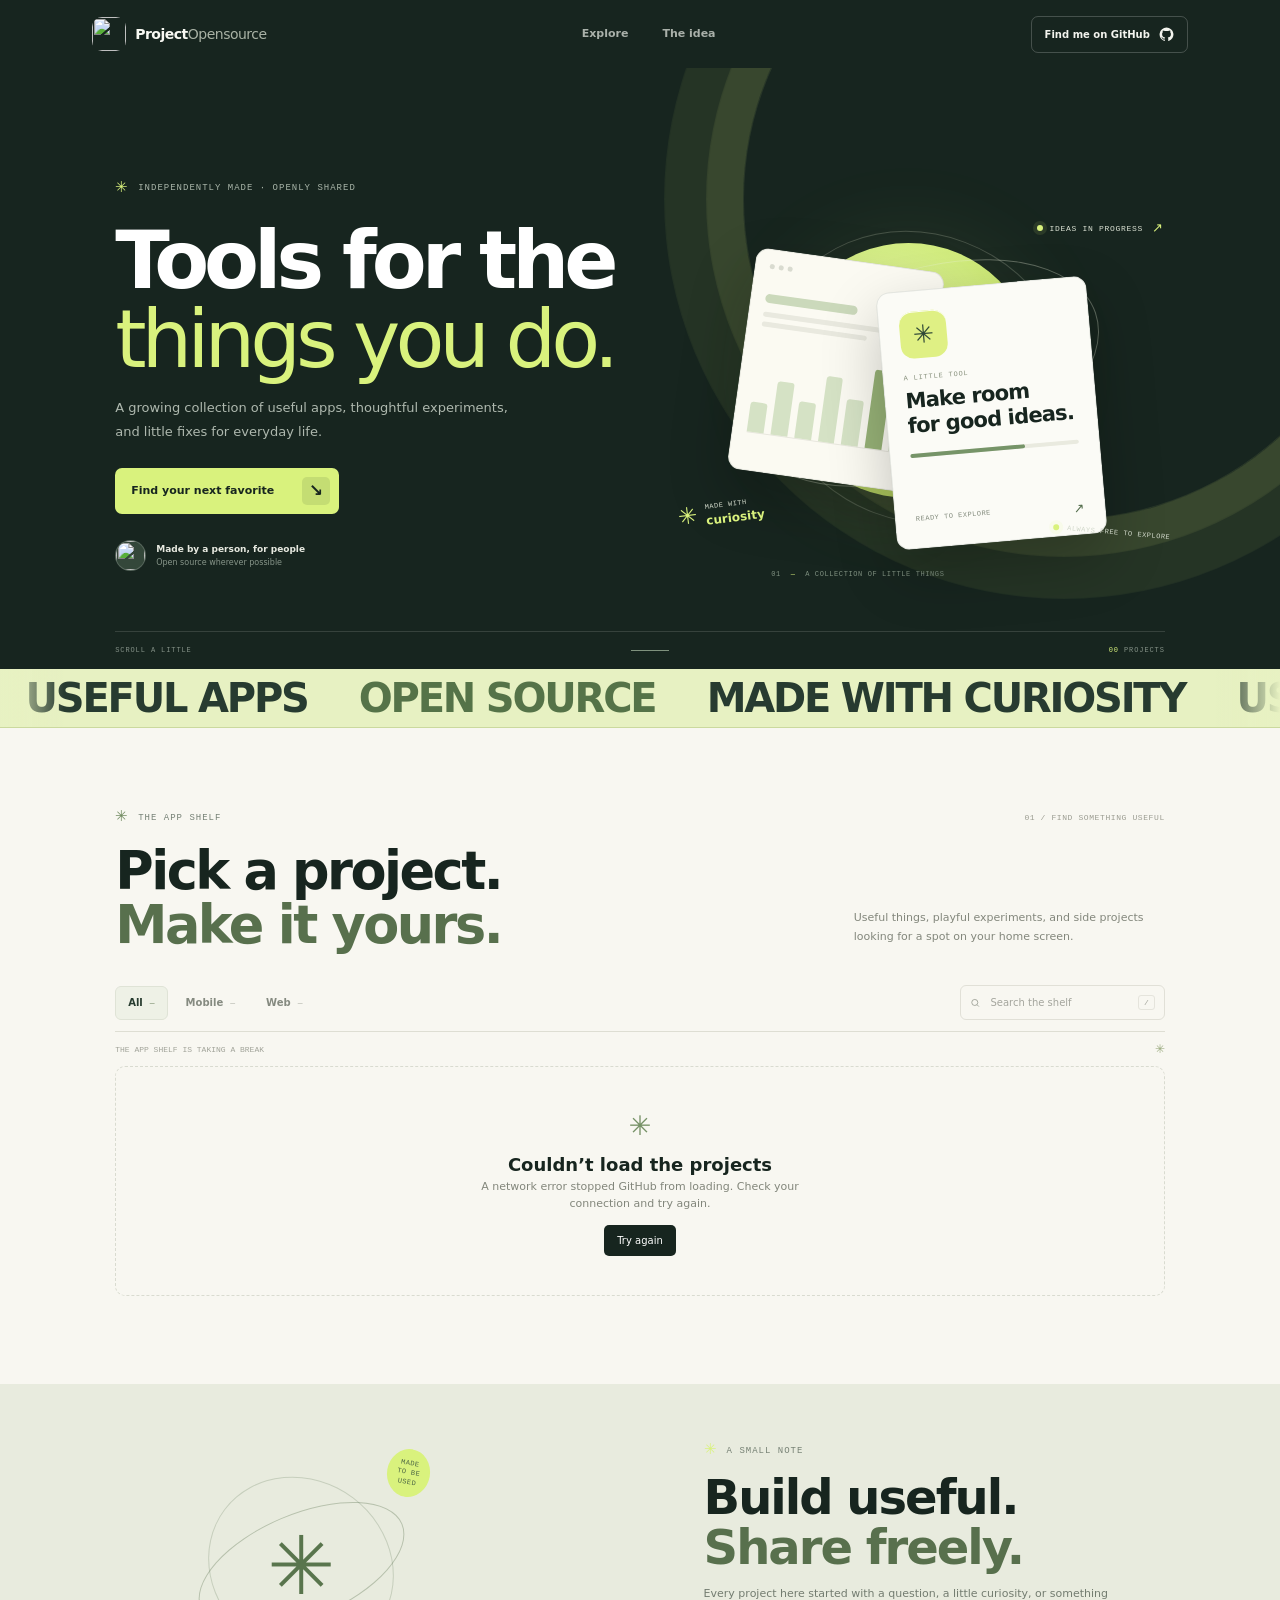
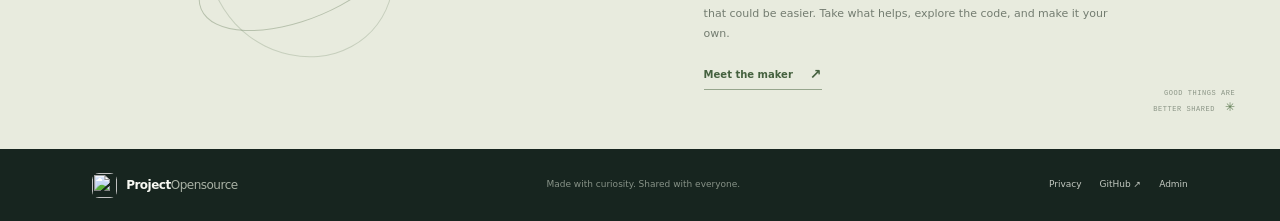
==== index.html @ 00af9a0b "Prevent the mobile hero edge sliver" ====
<!doctype html>
<html lang="en">
  <head>
    <meta charset="utf-8">
    <meta name="viewport" content="width=device-width, initial-scale=1">
    <meta name="theme-color" content="#17251f">
    <meta name="description" content="Small, thoughtful apps for the things you do every day.">
    <meta http-equiv="Content-Security-Policy" content="default-src 'self'; base-uri 'self'; object-src 'none'; form-action 'self'; script-src 'self'; style-src 'self' 'unsafe-inline'; img-src 'self' data: https://github.com https://avatars.githubusercontent.com; connect-src 'self' https://api.github.com https://project-opensource.pages.dev; manifest-src 'self'; upgrade-insecure-requests">
    <title>Project Opensource — Apps for your everyday</title>
    <link rel="icon" type="image/svg+xml" href="icon.svg?v=2">
    <link rel="manifest" href="site.webmanifest?v=2">
    <link rel="stylesheet" href="styles.css?v=14">
  </head>
  <body>
    <a class="skip-link" href="#apps">Skip to apps</a>
    <header class="site-header">
      <div class="header-inner">
        <a class="brand" href="./" aria-label="Project Opensource home"><img class="brand-symbol" src="icon.svg?v=2" alt="" aria-hidden="true"><span class="brand-name">Project<span>Opensource</span></span></a>
        <nav class="main-nav" aria-label="Main navigation">
          <a href="#apps">Explore</a>
          <a href="#about">The idea</a>
        </nav>
        <a class="header-profile" id="header-profile" href="https://github.com/bestboyssd" target="_blank" rel="noreferrer" aria-label="Find me on GitHub" title="Find me on GitHub"><span>Find me on GitHub</span><svg viewBox="0 0 24 24" aria-hidden="true"><path d="M12 .9a11.1 11.1 0 0 0-3.5 21.63c.55.1.76-.24.76-.53v-2.02c-3.1.68-3.76-1.31-3.76-1.31-.5-1.3-1.24-1.65-1.24-1.65-1.02-.7.08-.69.08-.69 1.12.08 1.71 1.15 1.71 1.15 1 1.72 2.62 1.23 3.26.94.1-.73.4-1.23.71-1.52-2.48-.28-5.08-1.24-5.08-5.52 0-1.22.44-2.21 1.15-2.99-.12-.28-.5-1.42.11-2.95 0 0 .94-.3 3.05 1.14a10.6 10.6 0 0 1 5.55 0c2.11-1.44 3.04-1.14 3.04-1.14.61 1.53.23 2.67.12 2.95.71.78 1.14 1.77 1.14 2.99 0 4.29-2.61 5.24-5.1 5.52.4.35.76 1.03.76 2.08V22c0 .3.2.64.77.53A11.1 11.1 0 0 0 12 .9Z"/></svg></a>
      </div>
    </header>

    <main>
      <section class="hero" aria-labelledby="hero-title">
        <div class="hero-grain" aria-hidden="true"></div>
        <div class="hero-copy">
          <div class="eyebrow"><span class="eyebrow-star">✳</span><span>INDEPENDENTLY MADE · OPENLY SHARED</span></div>
          <h1 id="hero-title"><span id="hero-line-one">Tools for the</span><em id="hero-line-two">things you do.</em></h1>
          <p class="hero-description" id="hero-description">A growing collection of useful apps, thoughtful experiments, and little fixes for everyday life.</p>
          <a class="hero-cta" href="#apps"><span>Find your next favorite</span><span class="cta-arrow" aria-hidden="true">↘</span></a>
          <div class="hero-proof"><div class="profile-avatar" id="profile-avatar"><span>✳</span></div><div><strong>Made by a person, for people</strong><span>Open source wherever possible</span></div></div>
        </div>
        <div class="hero-art" aria-hidden="true">
          <div class="art-sun"></div><div class="art-orbit orbit-a"></div><div class="art-orbit orbit-b"></div>
          <div class="art-label label-top"><span class="label-live"></span> IDEAS IN PROGRESS <span>↗</span></div>
          <div class="hero-app-card app-card-back"><span class="mock-window"><i></i><i></i><i></i></span><span class="mock-title"></span><span class="mock-copy"></span><span class="mock-copy short"></span><span class="mock-chart"><i></i><i></i><i></i><i></i><i></i><i></i><i></i></span></div>
          <div class="hero-app-card app-card-front"><div class="mock-app-icon"><span>✳</span></div><div class="mock-chip">A LITTLE TOOL</div><strong>Make room<br>for good ideas.</strong><div class="mock-progress"><span></span></div><div class="mock-card-foot"><span>READY TO EXPLORE</span><span>↗</span></div></div>
          <div class="floating-note note-left"><span>✳</span><div>MADE WITH<br><b>curiosity</b></div></div>
          <div class="floating-note note-right"><span class="note-dot"></span> ALWAYS FREE TO EXPLORE</div>
          <div class="art-index">01 <span>—</span> A COLLECTION OF LITTLE THINGS</div>
        </div>
        <div class="hero-edge"><span>SCROLL A LITTLE</span><span class="edge-rule"></span><span><b class="hero-total">00</b> PROJECTS</span></div>
      </section>

      <div class="ticker" role="group" aria-label="Useful apps, open source, made with curiosity">
        <div class="ticker-window">
          <div class="ticker-track" aria-hidden="true">
            <div class="ticker-group"><span class="ticker-item">USEFUL APPS</span><span class="ticker-item ticker-highlight">OPEN SOURCE</span><span class="ticker-item">MADE WITH CURIOSITY</span></div>
            <div class="ticker-group"><span class="ticker-item">USEFUL APPS</span><span class="ticker-item ticker-highlight">OPEN SOURCE</span><span class="ticker-item">MADE WITH CURIOSITY</span></div>
          </div>
        </div>
      </div>

      <section class="apps-section" id="apps" aria-labelledby="apps-title">
        <div class="section-topline"><div class="eyebrow dark-eyebrow"><span class="eyebrow-star">✳</span><span>THE APP SHELF</span></div><span class="section-index">01 / FIND SOMETHING USEFUL</span></div>
        <div class="section-heading"><div><h2 id="apps-title">Pick a project.<br><em>Make it yours.</em></h2></div><p>Useful things, playful experiments, and side projects looking for a spot on your home screen.</p></div>
        <div class="collection-tools">
          <div class="filter-tabs" role="group" aria-label="Filter projects by type">
            <button class="filter-tab selected" type="button" data-filter="all" aria-pressed="true">All <span class="tab-count" data-count="all">—</span></button>
            <button class="filter-tab" type="button" data-filter="mobile" aria-pressed="false">Mobile <span class="tab-count" data-count="mobile">—</span></button>
            <button class="filter-tab" type="button" data-filter="web" aria-pressed="false">Web <span class="tab-count" data-count="web">—</span></button>
          </div>
          <label class="search-box"><svg viewBox="0 0 24 24" aria-hidden="true"><circle cx="10.8" cy="10.8" r="6.8"></circle><path d="m16 16 4.1 4.1"></path></svg><input id="search-input" type="search" placeholder="Search the shelf" aria-label="Search projects"><kbd>/</kbd></label>
        </div>
        <div class="results-line"><span id="results-note" aria-live="polite">Loading the app shelf…</span><span class="results-decoration" aria-hidden="true">✳</span></div>
        <div class="project-grid" id="project-grid" aria-live="polite" aria-busy="true"></div>
        <div class="empty-state" id="empty-state" hidden><span class="empty-spark">✳</span><h3 id="empty-title">A moment, please</h3><p id="empty-message">Fetching the latest projects.</p><button id="retry-button" class="retry-button" type="button" hidden>Try again</button></div>
        <div class="load-more-wrap" id="load-more-wrap" hidden><button class="load-more" id="load-more" type="button">Show more <span aria-hidden="true">↓</span></button></div>
      </section>

      <section class="about-section" id="about">
        <div class="about-graphic" aria-hidden="true"><div class="about-ring ring-one"></div><div class="about-ring ring-two"></div><span class="about-cross">✳</span><span class="about-small">MADE<br>TO BE<br>USED</span></div>
        <div class="about-copy"><div class="eyebrow"><span class="eyebrow-star">✳</span><span>A SMALL NOTE</span></div><h2>Build useful.<br><em>Share freely.</em></h2><p>Every project here started with a question, a little curiosity, or something that could be easier. Take what helps, explore the code, and make it your own.</p><a id="about-profile" class="about-link" href="https://github.com/bestboyssd" target="_blank" rel="noreferrer">Meet the maker <span aria-hidden="true">↗</span></a></div>
        <div class="about-side-note">GOOD THINGS ARE<br>BETTER SHARED <span>✳</span></div>
      </section>
    </main>

    <footer class="site-footer"><a class="brand footer-brand" href="./"><img class="brand-symbol" src="icon.svg?v=2" alt="" aria-hidden="true"><span class="brand-name">Project<span>Opensource</span></span></a><span class="footer-note">Made with curiosity. Shared with everyone.</span><div class="footer-links"><a href="privacy.html">Privacy</a><a href="https://github.com/bestboyssd" id="footer-profile" target="_blank" rel="noreferrer">GitHub ↗</a><a href="https://project-opensource.pages.dev/admin-login.html">Admin</a></div></footer>
    <noscript><p class="noscript">This collection needs JavaScript to load projects from GitHub. Please enable it and refresh.</p></noscript>
    <script src="config.js?v=4"></script>
    <script src="app.js?v=11"></script>
  </body>
</html>
---- styles.css ----
:root {
  color-scheme: light;
  --ink: #17251f;
  --ink-soft: #26352d;
  --paper: #f8f7f1;
  --paper-bright: #fffefa;
  --paper-shadow: #efeee6;
  --muted: #7c837a;
  --line: #e7e5dc;
  --lime: #d9f27d;
  --green: #517462;
  --display: ui-sans-serif, system-ui, -apple-system, BlinkMacSystemFont, "Segoe UI", sans-serif;
  --body: ui-sans-serif, system-ui, -apple-system, BlinkMacSystemFont, "Segoe UI", sans-serif;
  --mono: ui-monospace, SFMono-Regular, Menlo, Consolas, monospace;
}
* { box-sizing: border-box; }
.skip-link { position: fixed; z-index: 20; top: 8px; left: 8px; padding: 10px 14px; border-radius: 6px; background: var(--lime); color: var(--ink); font-weight: 700; transform: translateY(-160%); }
.skip-link:focus { transform: translateY(0); }
html { scroll-behavior: smooth; scroll-padding-top: 74px; }
body { margin: 0; color: var(--ink); background: var(--paper); font: 15px/1.5 var(--body); -webkit-font-smoothing: antialiased; }
a { color: inherit; text-decoration: none; }
button,input { font: inherit; }
button,a { -webkit-tap-highlight-color: transparent; }
.site-header { height: 68px; background: var(--ink); color: white; position: relative; z-index: 5; }
.header-inner { height: 100%; max-width: 1440px; margin: auto; padding: 0 7.2%; display: flex; align-items: center; justify-content: space-between; }
.brand { display: inline-flex; align-items: center; gap: 9px; }
.brand-symbol { width:34px; height:34px; display:block; flex:0 0 auto; object-fit:contain; border-radius:10px; }

.brand-name { font: 700 14px var(--display); letter-spacing: -.5px; color: #f8f9f3; }
.brand-name span { color: #a9b2a5; font-weight: 400; }
.main-nav { display: flex; gap: 34px; height: 100%; align-items: center; }
.main-nav a { position: relative; color: #aab1aa; font-size: 11px; font-weight: 600; transition: color .2s; }
.main-nav a:hover { color: white; }
.header-profile { display: flex; align-items: center; gap: 9px; padding: 10px 13px; border: 1px solid rgba(255,255,255,.2); border-radius: 7px; color: #f3f4ee; font-size: 10px; font-weight: 600; transition: background .2s,border-color .2s; }
.header-profile:hover { background: rgba(255,255,255,.08); border-color: rgba(255,255,255,.4); }
.header-profile svg { width: 15px; height: 15px; fill: currentColor; }
.hero { min-height: 600px; padding: 70px 9% 42px; max-width: 1600px; margin: auto; display: grid; grid-template-columns: 1.05fr .95fr; align-items: center; position: relative; overflow: hidden; background: var(--ink); color: white; }
body { background: var(--ink); }
main { background: var(--paper); }
.hero::before { content: ""; position: absolute; width: 640px; height: 640px; right: -105px; top: -190px; border: 1px solid rgba(221,243,133,.09); border-radius: 50%; box-shadow: 0 0 0 36px rgba(221,243,133,.018),0 0 0 37px rgba(221,243,133,.08),0 0 0 78px rgba(221,243,133,.014),0 0 0 79px rgba(221,243,133,.055); pointer-events: none; }
.hero-grain { position: absolute; inset: 0; opacity: .11; pointer-events: none; background-image: radial-gradient(rgba(255,255,255,.55) .55px, transparent .55px); background-size: 6px 6px; mask-image: linear-gradient(90deg,transparent,#000 86%); }
.hero-copy { position: relative; z-index: 1; padding-bottom: 12px; }
.eyebrow { display: flex; align-items: center; gap: 9px; font: 500 9px var(--mono); letter-spacing: 1px; color: #a9b5a9; }
.eyebrow-star { color: var(--lime); font-size: 15px; line-height: 1; }
.hero h1 { margin: 25px 0 17px; max-width: 600px; font: 600 clamp(46px,6.25vw,83px)/.99 var(--display); letter-spacing: -5px; }
.hero h1 em { display: block; color: var(--lime); font-style: normal; font-weight: 500; }
.hero-description { max-width: 402px; margin: 0; color: #aeb8ae; font-size: 13px; line-height: 1.8; }
.hero-cta { display: inline-flex; align-items: center; justify-content: space-between; gap: 28px; min-height: 46px; margin-top: 25px; padding: 0 9px 0 16px; border-radius: 7px; background: var(--lime); color: var(--ink); font-weight: 700; font-size: 11px; transition: transform .2s,background .2s; }
.hero-cta:hover { transform: translateY(-2px); background: #e5f9a3; }
.cta-arrow { width: 28px; height: 28px; display: grid; place-items: center; border-radius: 5px; background: rgba(23,37,31,.1); font-size: 17px; }
.hero-proof { margin-top: 26px; display: flex; align-items: center; gap: 10px; }
.profile-avatar { width: 31px; height: 31px; flex: 0 0 31px; display: grid; place-items: center; border: 1px solid rgba(255,255,255,.17); border-radius: 50%; background: #34473a; color: var(--lime); overflow: hidden; font-size: 15px; }
.profile-avatar img { width: 100%; height: 100%; object-fit: cover; }
.hero-proof div:last-child { display: flex; flex-direction: column; line-height: 1.4; gap: 2px; }
.hero-proof strong { color: #e7e9e0; font-size: 9px; font-weight: 600; }
.hero-proof div:last-child span { color: #879589; font-size: 8px; }
.hero-art { height: 410px; max-width: 520px; width: 100%; justify-self: end; position: relative; }
.art-sun { position: absolute; width: 255px; height: 255px; top: 66px; left: 115px; border-radius: 50%; background: radial-gradient(circle at 40% 37%,#edffac,#c7e56c 68%,#aac557); box-shadow: 0 0 100px rgba(215,243,123,.09); }
.art-orbit { position: absolute; z-index: 1; left: 69px; top: 94px; width: 371px; height: 204px; border: 1px solid rgba(237,243,221,.32); border-radius: 50%; transform: rotate(-19deg); }
.orbit-b { left: 96px; top: 58px; width: 315px; height: 285px; transform: rotate(31deg); border-color: rgba(237,243,221,.2); }
.art-label { position: absolute; top: 43px; right: 1px; z-index: 3; display: flex; align-items: center; gap: 7px; color: #dce2d4; font: 8px var(--mono); letter-spacing: .7px; }
.art-label > span:last-child { color: var(--lime); font-size: 13px; margin-left: 2px; }
.label-live,.note-dot { width: 6px; height: 6px; border-radius: 50%; background: var(--lime); box-shadow: 0 0 0 4px rgba(217,242,125,.1); }
.hero-app-card { position: absolute; border: 1px solid rgba(25,40,30,.1); border-radius: 13px; box-shadow: 0 24px 60px rgba(0,0,0,.23); }
.app-card-back { z-index: 1; width: 190px; height: 223px; top: 82px; left: 75px; padding: 14px; background: #fbfaf2; transform: rotate(8deg); }
.mock-window { display: flex; gap: 4px; }.mock-window i { width: 5px; height: 5px; border-radius: 50%; background: #d9dbd0; }
.mock-title { display: block; width: 58%; height: 9px; margin-top: 25px; border-radius: 5px; background: #cbd9bb; }
.mock-copy { display: block; width: 90%; height: 5px; margin-top: 9px; border-radius: 5px; background: #e9e9df; }.mock-copy.short { width: 66%; margin-top: 5px; }
.mock-chart { height: 84px; display: flex; align-items: end; justify-content: space-around; gap: 7px; margin-top: 23px; border-bottom: 1px solid #e8e7de; }.mock-chart i { flex: 1; background: #d5e2c5; border-radius: 3px 3px 0 0; }.mock-chart i:nth-child(1){height:36%}.mock-chart i:nth-child(2){height:65%}.mock-chart i:nth-child(3){height:45%}.mock-chart i:nth-child(4){height:80%}.mock-chart i:nth-child(5){height:56%}.mock-chart i:nth-child(6){height:95%;background:#97b277}.mock-chart i:nth-child(7){height:70%}
.app-card-front { z-index: 2; top: 107px; left: 220px; width: 211px; height: 258px; padding: 20px; background: #fbfbf6; color: var(--ink); transform: rotate(-5deg); }
.mock-app-icon { width: 47px; height: 47px; display: grid; place-items: center; border-radius: 13px; background: #dff084; color: #304937; font-size: 25px; box-shadow: inset 0 1px rgba(255,255,255,.9); }
.mock-chip { margin-top: 15px; color: #88917d; font: 7px var(--mono); letter-spacing: .8px; }
.app-card-front strong { display: block; margin-top: 7px; font: 600 21px/1.18 var(--display); letter-spacing: -.8px; }
.mock-progress { height: 4px; margin-top: 15px; border-radius: 4px; background: #e9eadf; }.mock-progress span { display: block; width: 68%; height: 100%; border-radius: inherit; background: #769468; }
.mock-card-foot { position: absolute; left: 20px; right: 20px; bottom: 17px; display: flex; justify-content: space-between; color: #828a7c; font: 7px var(--mono); letter-spacing: .5px; }.mock-card-foot span:last-child { color: #526c4b; font-size: 13px; }
.floating-note { position: absolute; z-index: 3; display: flex; align-items: center; color: #d1d8ca; font: 7px var(--mono); letter-spacing: .5px; }.note-left { left: 12px; bottom: 60px; gap: 8px; transform: rotate(-7deg); }.note-left > span { color: var(--lime); font-size: 23px; }.note-left b { display: inline-block; padding-top: 3px; color: var(--lime); font: 600 12px var(--display); letter-spacing: 0; }.note-right { right: -6px; bottom: 51px; gap: 8px; transform: rotate(5deg); }
.art-index { position: absolute; bottom: 9px; left: 105px; color: #7f9080; font: 7px var(--mono); letter-spacing: .6px; }.art-index span { color: var(--lime); padding: 0 5px; }
.hero-edge { position: absolute; bottom: 0; left: 9%; right: 9%; height: 37px; display: flex; align-items: center; justify-content: space-between; border-top: 1px solid rgba(236,241,230,.14); color: #849187; font: 7px var(--mono); letter-spacing: .9px; }
.hero-edge b { color: var(--lime); font-weight: 500; }.edge-rule { width: 38px; height: 1px; background: #7f917d; }
.ticker { overflow: hidden; background: var(--lime); color: #324534; white-space: nowrap; }
.ticker-track { width: max-content; min-height: 39px; display: flex; align-items: center; gap: 24px; padding: 0 17px; animation: ticker-scroll 28s linear infinite; font: 8px var(--mono); letter-spacing: 1px; }
.ticker-track i { font-style: normal; font-size: 13px; }
@keyframes ticker-scroll { to { transform: translateX(-33.333%); } }
.apps-section { max-width: 1440px; min-height: 600px; margin: auto; padding: 82px 9% 88px; background: var(--paper); }
.section-topline { display: flex; align-items: center; justify-content: space-between; }
.dark-eyebrow { color: #758075; }.dark-eyebrow .eyebrow-star { color: #718b61; }.section-index { color: #9b9c91; font: 8px var(--mono); letter-spacing: .6px; }
.section-heading { display: flex; align-items: end; justify-content: space-between; gap: 40px; margin-top: 19px; }
.section-heading h2 { margin: 0; font: 600 clamp(34px,4.1vw,53px)/1.03 var(--display); letter-spacing: -2.5px; }
.section-heading h2 em { color: #58704d; font-style: normal; }
.section-heading p { max-width: 310px; margin: 0 1px 5px 0; color: #83877c; font-size: 11px; line-height: 1.8; }
.collection-tools { display: flex; align-items: center; justify-content: space-between; gap: 18px; margin-top: 33px; padding-bottom: 11px; border-bottom: 1px solid #deded3; }
.filter-tabs { display: flex; gap: 5px; overflow-x: auto; scrollbar-width: none; }.filter-tabs::-webkit-scrollbar { display: none; }
.filter-tab { display: flex; align-items: center; gap: 7px; min-height: 34px; padding: 0 12px; border: 1px solid transparent; border-radius: 6px; background: transparent; color: #858a80; cursor: pointer; white-space: nowrap; font-size: 10px; font-weight: 600; transition: .18s ease; }
.filter-tab:hover { color: var(--ink); background: #efeee7; }.filter-tab.selected { color: #273c2f; border-color: #dfe3d6; background: #eef1e6; }
.tab-count { color: #a4a79d; font: 8px var(--mono); }.filter-tab.selected .tab-count { color: #617752; }
.search-box { width: 205px; height: 35px; padding: 0 9px; display: flex; align-items: center; gap: 8px; border: 1px solid #e1e0d7; border-radius: 6px; color: #93978d; transition: border .2s,box-shadow .2s; }
.search-box:focus-within { border-color: #9dac8d; box-shadow: 0 0 0 3px rgba(81,116,98,.08); }
.search-box svg { width: 14px; height: 14px; fill: none; stroke: currentColor; stroke-width: 1.8; }.search-box input { min-width: 0; width: 100%; outline: 0; border: 0; color: var(--ink); background: transparent; font-size: 10px; }.search-box input::placeholder { color: #a4a59d; }.search-box kbd { padding: 2px 5px; border: 1px solid #e5e4dc; border-radius: 3px; color: #9fa198; font: 8px var(--mono); }
.results-line { min-height: 34px; display: flex; justify-content: space-between; align-items: center; color: #a1a399; font: 8px var(--mono); }.results-decoration { color: #9cac81; font-size: 12px; }
.project-grid { display: grid; grid-template-columns: repeat(3,minmax(0,1fr)); gap: 16px; }
.project-card { --hue: 92; overflow: hidden; min-width: 0; min-height: 336px; display: flex; flex-direction: column; border: 1px solid #e5e4da; border-radius: 10px; background: var(--paper-bright); opacity: 1; animation: card-rise .38s ease both; animation-delay: var(--card-delay,0ms); transition: transform .22s ease,box-shadow .22s ease,border-color .22s ease; }
@keyframes card-rise { from { opacity: 0; } to { opacity: 1; } }
.project-card:hover { transform: translateY(-5px); border-color: #d7ddcf; box-shadow: 0 15px 32px rgba(32,48,35,.09); }
.project-cover { height: 128px; position: relative; overflow: hidden; background: linear-gradient(135deg,hsl(var(--hue) 46% 85%),hsl(calc(var(--hue) + 36) 47% 72%)); }
.project-cover::before { content: ""; position: absolute; width: 155px; height: 155px; top: -83px; right: -21px; border: 1px solid rgba(255,255,255,.52); border-radius: 50%; box-shadow: 0 0 0 18px rgba(255,255,255,.1),0 0 0 42px rgba(255,255,255,.09); }
.project-cover::after { content: ""; position: absolute; inset: 0; opacity: .13; background-image: radial-gradient(rgba(36,45,33,.6) .55px,transparent .55px); background-size: 6px 6px; mask-image: linear-gradient(140deg,#000,transparent 78%); }
.cover-type { position: absolute; left: 13px; top: 13px; z-index: 1; padding: 5px 7px; border: 1px solid rgba(255,255,255,.44); border-radius: 4px; color: #364532; background: rgba(255,255,255,.38); backdrop-filter: blur(7px); font: 7px var(--mono); letter-spacing: .6px; text-transform: uppercase; }
.cover-icon { position: absolute; z-index: 1; left: 19px; bottom: 8px; width: 73px; height: 73px; display: grid; place-items: center; border: 4px solid rgba(255,255,255,.74); border-radius: 22px; color: #273d30; background: rgba(255,255,255,.75); box-shadow: 0 5px 15px rgba(40,54,36,.11); font: 600 29px var(--display); text-transform: uppercase; transform: rotate(-5deg); }
.cover-icon::after { content: "✳"; position: absolute; right: -10px; top: -11px; color: #526d49; font: 14px var(--body); transform: rotate(15deg); }
.cover-orbit { position: absolute; width: 130px; height: 66px; right: 37px; bottom: 24px; border: 1px solid rgba(255,255,255,.63); border-radius: 50%; transform: rotate(-24deg); }
.cover-spark { position: absolute; z-index: 1; right: 45px; bottom: 25px; color: rgba(255,255,255,.83); font-size: 24px; }
.card-star { position: absolute; z-index: 2; top: 13px; right: 13px; display: flex; align-items: center; gap: 5px; color: #405440; font: 9px var(--mono); }.card-star svg { width: 12px; height: 12px; fill: rgba(255,255,255,.36); stroke: currentColor; stroke-width: 1.4; }
.project-body { padding: 20px 16px 0; display: flex; flex: 1; flex-direction: column; }
.project-card h3 { overflow: hidden; margin: 0; color: #1f2e25; text-overflow: ellipsis; white-space: nowrap; text-transform: capitalize; font: 600 18px/1.25 var(--display); letter-spacing: -.45px; }
.project-description { display: -webkit-box; min-height: 38px; overflow: hidden; margin: 7px 0 0; color: #81867c; font-size: 10px; line-height: 1.75; -webkit-line-clamp: 2; -webkit-box-orient: vertical; }
.tag-list { min-height: 25px; display: flex; flex-wrap: wrap; gap: 5px; margin-top: 11px; }.project-tag { padding: 4px 7px; border: 1px solid #ecebe3; border-radius: 4px; color: #777d72; background: #f7f6f0; font: 7px var(--mono); }.project-tag.primary-tag { border-color: #e1e8d6; color: #58724c; background: #f0f3e9; }
.card-footer { min-height: 53px; display: flex; align-items: center; justify-content: space-between; gap: 9px; margin-top: auto; border-top: 1px solid #eeede6; }
.repo-action { width: 29px; height: 29px; display: grid; flex: 0 0 29px; place-items: center; border: 1px solid #e8e8df; border-radius: 5px; color: #677166; transition: .18s; }.repo-action:hover { color: var(--ink); background: #f1f1e9; }.repo-action svg { width: 14px; height: 14px; fill: currentColor; }
.card-ctas { display: flex; align-items: center; gap: 6px; }.download-action,.website-action { min-height: 30px; display: inline-flex; align-items: center; justify-content: center; gap: 6px; padding: 0 10px; border-radius: 5px; color: #f7f8ef; background: var(--ink); font-size: 9px; font-weight: 700; transition: background .18s,transform .18s; }.download-action:hover,.website-action:hover { background: #385540; transform: translateY(-1px); }.download-action svg,.website-action svg { width: 12px; height: 12px; fill: none; stroke: currentColor; stroke-width: 1.7; stroke-linecap: round; stroke-linejoin: round; }.website-action { color: #3b5440; border: 1px solid #dfe5d8; background: #f0f3e9; }.website-action:hover { color: white; }.download-action.downloading { opacity: .7; pointer-events: none; }
.updated-date { color: #aaa99e; font: 7px var(--mono); white-space: nowrap; }
.empty-state { min-height: 230px; display: flex; flex-direction: column; align-items: center; justify-content: center; padding: 25px; border: 1px dashed #d9dbd0; border-radius: 10px; text-align: center; }.empty-state[hidden],.load-more-wrap[hidden] { display: none; }.empty-spark { color: #769166; font-size: 27px; }.empty-state h3 { margin: 8px 0 4px; font: 600 18px var(--display); }.empty-state p { max-width: 350px; margin: 0; color: #82867b; font-size: 11px; }.retry-button { margin-top: 13px; padding: 8px 13px; border: 0; border-radius: 5px; background: var(--ink); color: white; cursor: pointer; font-size: 10px; }.load-more-wrap { display: flex; justify-content: center; padding-top: 27px; }.load-more { min-height: 39px; padding: 0 17px; border: 1px solid #dfe0d7; border-radius: 6px; background: transparent; color: #586256; cursor: pointer; font-size: 10px; font-weight: 600; }.load-more:hover { background: #eff1e8; }
.about-section { min-height: 365px; position: relative; display: flex; align-items: center; justify-content: space-between; gap: 45px; overflow: hidden; padding: 55px 13%; background: #e8ebde; }
.about-graphic { width: 270px; height: 250px; flex: 0 0 270px; position: relative; display: grid; place-items: center; }
.about-ring { position: absolute; border: 1px solid rgba(88,112,77,.34); border-radius: 50%; transform: rotate(-23deg); }.ring-one { width: 219px; height: 105px; }.ring-two { width: 192px; height: 174px; transform: rotate(37deg); border-color: rgba(88,112,77,.23); }
.about-cross { position: absolute; color: #59754d; font-size: 81px; }.about-small { position: absolute; top: 7px; right: 6px; padding: 10px; border-radius: 50%; background: var(--lime); color: #4c6644; text-align: center; font: 7px/1.35 var(--mono); letter-spacing: .4px; transform: rotate(10deg); }
.about-copy { position: relative; z-index: 1; max-width: 490px; }.about-copy .eyebrow { color: #768174; }.about-copy h2 { margin: 15px 0 12px; font: 600 clamp(34px,4vw,48px)/1.03 var(--display); letter-spacing: -2px; }.about-copy h2 em { color: #58704d; font-style: normal; }.about-copy p { max-width: 410px; margin: 0 0 18px; color: #737c70; font-size: 11px; line-height: 1.8; }.about-link { display: inline-flex; align-items: center; gap: 17px; padding-bottom: 4px; border-bottom: 1px solid #97a68d; color: #45613f; font-size: 10px; font-weight: 700; }.about-link span { font-size: 14px; }.about-side-note { position: absolute; right: 3.5%; bottom: 31px; color: #8b9586; text-align: right; font: 7px/1.6 var(--mono); letter-spacing: .55px; }.about-side-note span { color: #66815a; font-size: 12px; margin-left: 5px; }
.site-footer { min-height: 72px; display: flex; align-items: center; justify-content: space-between; gap: 15px; padding: 14px 7.2%; background: var(--ink); color: white; }.footer-brand .brand-symbol { width:25px; height:25px; border-radius:7px; }.footer-brand .brand-name { font-size: 12px; }.footer-note { color: #879287; font-size: 9px; }.footer-links { display: flex; gap: 18px; color: #c3c9c1; font-size: 9px; }.footer-links a:hover { color: var(--lime); }
.noscript { position: fixed; z-index: 10; right: 0; bottom: 0; left: 0; padding: 13px; margin: 0; background: #fff0cf; color: #55492e; text-align: center; font-size: 12px; }
@media (min-width: 1450px) { .hero { min-height: 660px; }.hero-art { transform: scale(1.12); transform-origin: center right; }.project-grid { grid-template-columns: repeat(3,minmax(0,1fr)); } }
@media (max-width: 1000px) { .hero { padding-left: 6%; padding-right: 6%; }.hero h1 { letter-spacing: -3.5px; }.hero-art { transform: scale(.87); transform-origin: center right; margin-left: -25px; }.hero-edge { left: 6%; right: 6%; }.apps-section { padding-left: 6%; padding-right: 6%; }.project-grid { grid-template-columns: repeat(2,minmax(0,1fr)); }.about-section { padding-left: 8%; padding-right: 8%; gap: 25px; }.about-graphic { transform: scale(.88); flex-basis: 238px; margin-left: -12px; } }
@media (max-width: 680px) {
  html { scroll-padding-top: 61px; }.site-header { height: 61px; }.header-inner { padding: 0 17px; }.brand-symbol { width: 27px; height: 27px; }.brand-name { font-size: 13px; }.main-nav { display: flex; align-items: center; gap: 11px; }.main-nav a { min-height: 44px; display: inline-flex; align-items: center; font-size: 9px; }.header-profile { width: 36px; height: 36px; justify-content: center; padding: 0; gap: 0; }.header-profile span { display: none; }.header-profile svg { width: 15px; }
  .hero { display: flex; flex-direction: column; align-items: stretch; min-height: 0; padding: 45px 21px 16px; }.hero::before { width: 390px; height: 390px; right: -190px; top: 217px; box-shadow: 0 0 0 22px rgba(221,243,133,.018),0 0 0 23px rgba(221,243,133,.08),0 0 0 48px rgba(221,243,133,.014),0 0 0 49px rgba(221,243,133,.055); }.hero h1 { margin: 20px 0 12px; font-size: clamp(45px,12vw,62px); letter-spacing: -3px; line-height: .99; }.hero-description { max-width: 360px; font-size: 11px; line-height: 1.75; }.hero-cta { min-height: 43px; margin-top: 19px; padding-left: 13px; gap: 22px; font-size: 10px; }.cta-arrow { width: 26px; height: 26px; }.hero-proof { margin-top: 18px; }.hero-proof strong { font-size: 8px; }.hero-proof div:last-child span { font-size: 7px; }
  .hero-art { height: 270px; width: 100%; max-width: 390px; flex: 0 0 270px; margin: 5px auto 0; transform: scale(.77); transform-origin: center top; }.art-sun { left: 65px; top: 47px; width: 235px; height: 235px; }.art-orbit { left: 17px; top: 76px; width: 350px; height: 190px; }.orbit-b { left: 40px; top: 44px; width: 300px; height: 270px; }.art-label { right: 4px; top: 28px; font-size: 7px; }.app-card-back { left: 28px; top: 42px; }.app-card-front { left: 171px; top: 66px; }.note-left { left: 1px; bottom: 30px; }.note-right { right: 0; bottom: 27px; font-size: 6px; }.art-index { bottom: 1px; left: 87px; font-size: 6px; }.hero-edge { position: relative; left: auto; right: auto; bottom: auto; min-height: 35px; flex: 0 0 35px; font-size: 6px; }.edge-rule { width: 24px; }.ticker-track { min-height: 34px; gap: 17px; font-size: 7px; }.ticker-track i { font-size: 11px; }
  .apps-section { min-height: 0; padding: 55px 18px 62px; }.section-topline { align-items: center; }.section-index { font-size: 6px; letter-spacing: .25px; }.eyebrow { font-size: 8px; }.section-heading { display: block; margin-top: 14px; }.section-heading h2 { font-size: 39px; letter-spacing: -2px; }.section-heading p { max-width: 330px; margin-top: 10px; font-size: 10px; }.collection-tools { display: flex; flex-direction: column-reverse; align-items: stretch; gap: 8px; margin-top: 21px; padding-bottom: 7px; }.search-box { width: 100%; min-height: 44px; padding: 0 10px; }.search-box input { font-size: 10px; }.filter-tabs { width: calc(100% + 36px); margin: 0 -18px; padding: 0 13px; gap: 2px; }.filter-tab { min-height: 40px; padding: 0 9px; gap: 5px; font-size: 9px; }.tab-count { font-size: 7px; }.results-line { min-height: 29px; font-size: 7px; }.project-grid { grid-template-columns: minmax(0,1fr); gap: 12px; }.project-card { min-height: 320px; border-radius: 9px; }.project-cover { height: 123px; }.cover-icon { width: 69px; height: 69px; border-radius: 20px; }.project-body { padding: 18px 14px 0; }.project-card h3 { font-size: 17px; }.project-description { min-height: 35px; margin-top: 6px; font-size: 10px; }.tag-list { margin-top: 9px; }.card-footer { min-height: 54px; }.card-ctas { gap: 5px; }.download-action,.website-action { min-height: 40px; padding: 0 9px; font-size: 9px; }.repo-action { width: 40px; height: 40px; }.updated-date { font-size: 6px; }.load-more-wrap { padding-top: 20px; }
  .about-section { min-height: 480px; display: flex; flex-direction: column-reverse; align-items: stretch; justify-content: flex-end; gap: 0; padding: 45px 23px 56px; }.about-copy { max-width: 380px; }.about-copy h2 { margin-top: 12px; font-size: 39px; letter-spacing: -1.8px; }.about-copy p { max-width: 340px; margin-bottom: 16px; font-size: 10px; }.about-graphic { position: absolute; right: -13px; bottom: 18px; width: 205px; height: 190px; transform: scale(.75); transform-origin: bottom right; }.about-side-note { right: auto; left: 22px; bottom: 32px; font-size: 6px; }.site-footer { min-height: 65px; padding: 12px 16px; gap: 9px; }.footer-brand .brand-symbol { width: 22px; height: 22px; }.footer-brand .brand-name { font-size: 10px; }.footer-note { display: none; }.footer-links { gap: 13px; font-size: 8px; }
}
@media (max-width: 365px) { .header-inner { padding: 0 13px; }.hero { padding-left: 17px; padding-right: 17px; }.hero h1 { font-size: 43px; }.hero-art { width: 125%; margin-left: -12%; transform: scale(.7); transform-origin: center top; margin-bottom: -40px; }.hero-edge { font-size: 5px; }.apps-section { padding-left: 15px; padding-right: 15px; }.filter-tabs { width: calc(100% + 30px); margin-left: -15px; margin-right: -15px; padding: 0 9px; }.filter-tab { padding: 0 7px; }.about-section { padding-left: 18px; padding-right: 18px; }.footer-links { gap: 9px; } }
@media (prefers-reduced-motion: reduce) { *,*::before,*::after { scroll-behavior: auto !important; animation-duration: .01ms !important; animation-iteration-count: 1 !important; transition-duration: .01ms !important; } }

@media (max-width:680px) {
  .hero-art { height:280px; flex-basis:280px; transform:scale(.82); transform-origin:center top; }
  .app-card-back { left:14px; }
  .app-card-front { left:147px; }
  .hero-art .art-label,.hero-art .floating-note,.hero-art .art-index { display:none; }
}
@media (max-width:365px) {
  .header-inner { gap:6px; padding:0 13px; }
  .brand { min-width:0; gap:6px; }
  .brand-name { font-size:11px; letter-spacing:-.4px; white-space:nowrap; }
  .main-nav { gap:0; margin-left:auto; }
  .main-nav a { font-size:8px; }
  .main-nav a:nth-child(2) { display:none; }
  .header-profile { width:32px; height:32px; flex:0 0 32px; margin-left:6px; }
  .hero h1 { font-size:clamp(35px,11.5vw,39px); letter-spacing:-2.2px; }
  .hero-art { width:100%; height:325px; flex:0 0 325px; margin:5px auto 0; transform:none; }
  .app-card-back { display:none; }
  .app-card-front { left:50%; top:45px; transform:translateX(-50%) rotate(-3deg); }
  .art-sun { left:25px; }
  .art-orbit { left:-18px; width:320px; }
  .orbit-b { left:6px; width:290px; }
}

/* Lime marquee with a high-contrast, phone-first type treatment */
.ticker { min-height:58px; overflow:hidden; border-top:1px solid var(--ink); border-bottom:1px solid #cbd99e; background:#e7f1c2; color:#273b30; }
.ticker-window { position:relative; min-width:0; overflow:hidden; }
.ticker-window::before,.ticker-window::after { position:absolute; z-index:1; top:0; bottom:0; width:clamp(16px,5vw,64px); content:""; pointer-events:none; }
.ticker-window::before { left:0; background:linear-gradient(90deg,#e7f1c2,transparent); }
.ticker-window::after { right:0; background:linear-gradient(270deg,#e7f1c2,transparent); }
.ticker-track { display:flex; width:max-content; min-height:58px; gap:0; padding:0; animation:ticker-scroll 31s linear infinite; will-change:transform; }
.ticker-group { --phrase-gap:clamp(22px,4vw,54px); display:flex; flex:0 0 auto; align-items:center; gap:var(--phrase-gap); padding:0 calc(var(--phrase-gap)/2); }
.ticker-item { color:#273b30; font:900 clamp(24px,5.6vw,40px)/.95 var(--display); letter-spacing:-.055em; white-space:nowrap; }
.ticker-highlight { color:#557348; }
.ticker-window:hover .ticker-track { animation-play-state:paused; }
@keyframes ticker-scroll { to { transform:translateX(-50%); } }
@media (max-width:680px) {
  .ticker { min-height:52px; }
  .ticker-track { min-height:52px; animation-duration:24s; }
  .ticker-group { --phrase-gap:clamp(20px,6vw,32px); gap:var(--phrase-gap); padding:0 calc(var(--phrase-gap)/2); }
  .ticker-item { font-size:clamp(23px,7vw,32px); letter-spacing:-.055em; }
}
@media (prefers-reduced-motion:reduce) {
  .ticker-track { width:100%; min-height:inherit; justify-content:center; animation:none; transform:none; }
  .ticker-group { flex:0 0 auto; flex-wrap:nowrap; justify-content:center; gap:clamp(16px,4vw,36px); padding:0 16px; }
  .ticker-group + .ticker-group { display:none; }
}

/* Prevent a thin slice of the ticker from peeking below the hero in short desktop windows. */
@media (min-width:681px) and (max-height:786px) {
  .hero { min-height:calc(100vh - 126px); }
  @supports (height:100svh) {
    .hero { min-height:calc(100svh - 126px); }
  }
}
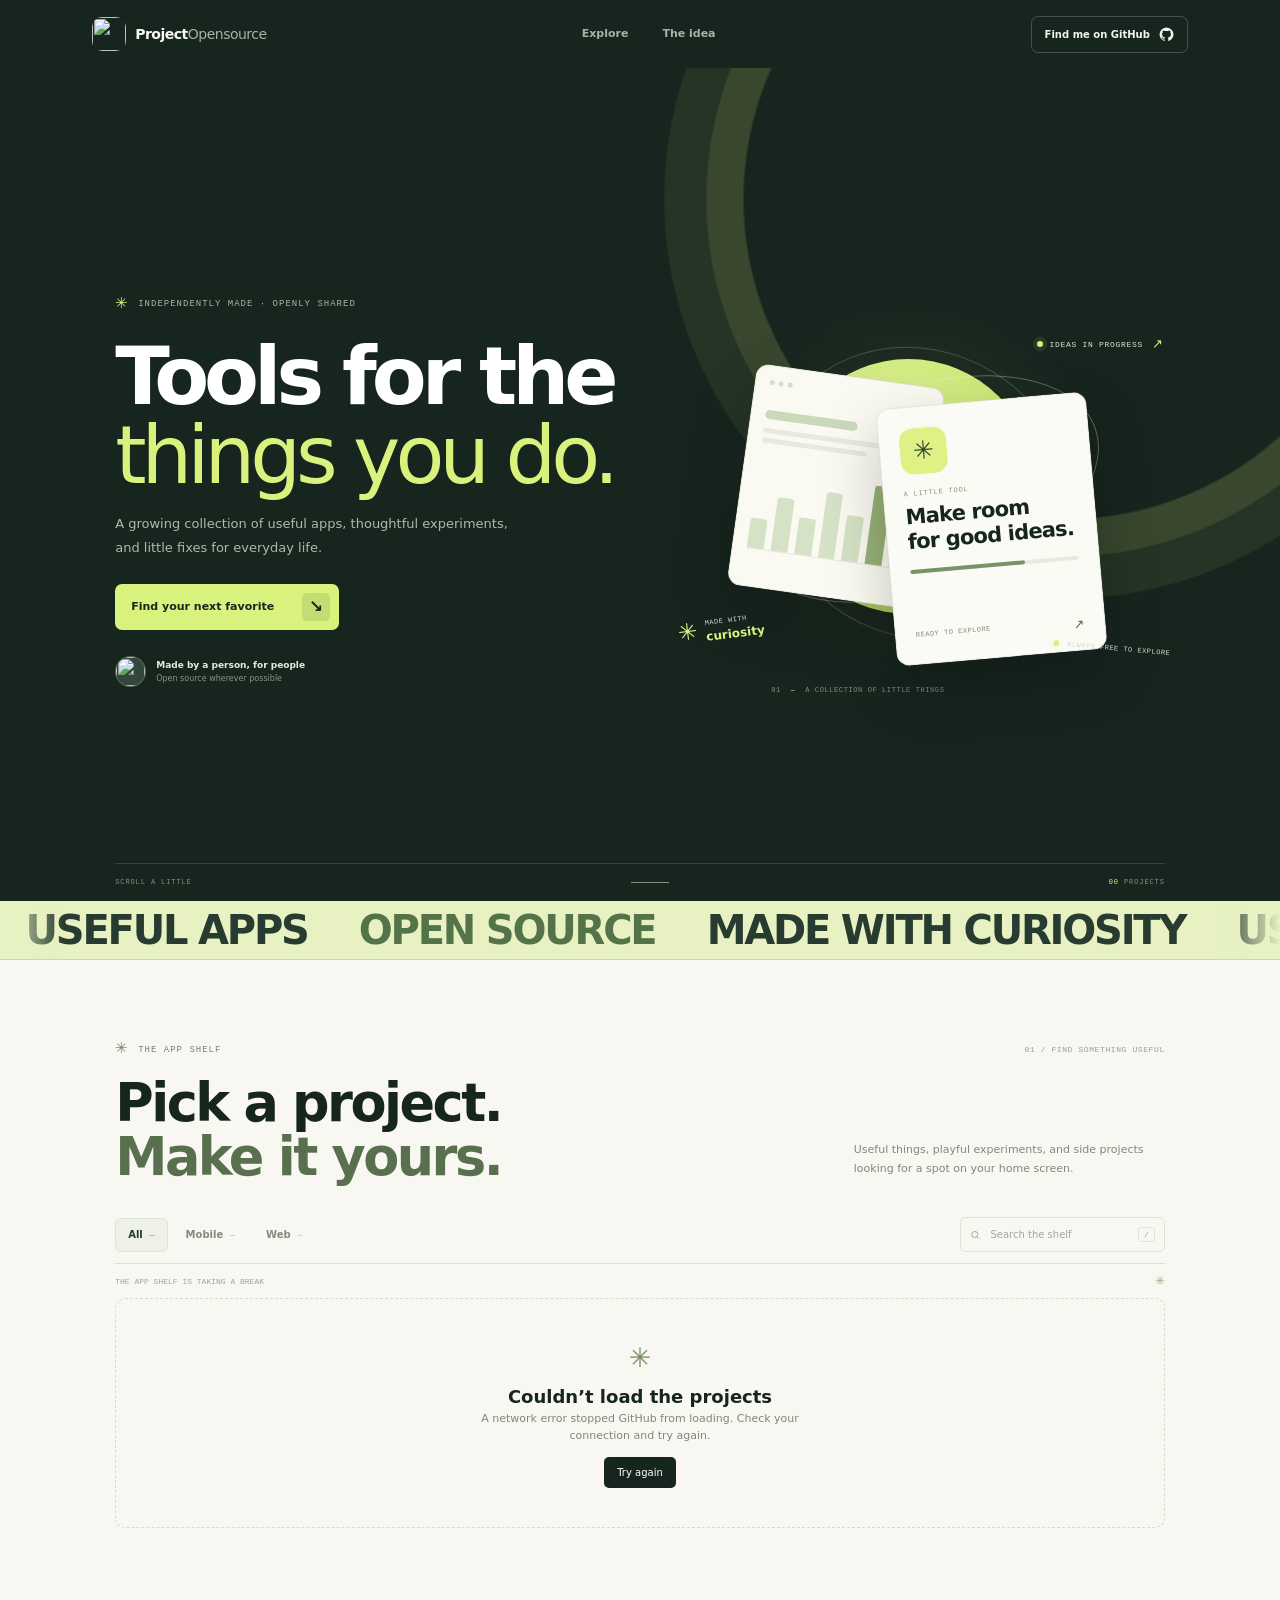
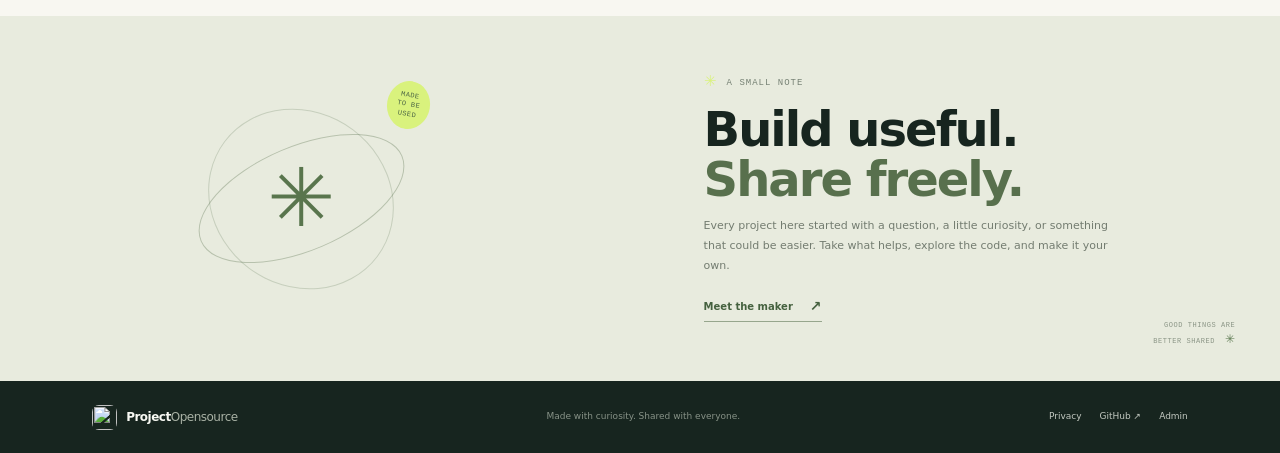
==== commit 3fac98b8: "Keep marquee below the first screen" ====
--- a/index.html
+++ b/index.html
@@ -9,7 +9,7 @@
     <title>Project Opensource — Apps for your everyday</title>
     <link rel="icon" type="image/svg+xml" href="icon.svg?v=2">
     <link rel="manifest" href="site.webmanifest?v=2">
-    <link rel="stylesheet" href="styles.css?v=14">
+    <link rel="stylesheet" href="styles.css?v=15">
   </head>
   <body>
     <a class="skip-link" href="#apps">Skip to apps</a>
--- a/styles.css
+++ b/styles.css
@@ -130,7 +130,7 @@
 @media (max-width: 1000px) { .hero { padding-left: 6%; padding-right: 6%; }.hero h1 { letter-spacing: -3.5px; }.hero-art { transform: scale(.87); transform-origin: center right; margin-left: -25px; }.hero-edge { left: 6%; right: 6%; }.apps-section { padding-left: 6%; padding-right: 6%; }.project-grid { grid-template-columns: repeat(2,minmax(0,1fr)); }.about-section { padding-left: 8%; padding-right: 8%; gap: 25px; }.about-graphic { transform: scale(.88); flex-basis: 238px; margin-left: -12px; } }
 @media (max-width: 680px) {
   html { scroll-padding-top: 61px; }.site-header { height: 61px; }.header-inner { padding: 0 17px; }.brand-symbol { width: 27px; height: 27px; }.brand-name { font-size: 13px; }.main-nav { display: flex; align-items: center; gap: 11px; }.main-nav a { min-height: 44px; display: inline-flex; align-items: center; font-size: 9px; }.header-profile { width: 36px; height: 36px; justify-content: center; padding: 0; gap: 0; }.header-profile span { display: none; }.header-profile svg { width: 15px; }
-  .hero { display: flex; flex-direction: column; align-items: stretch; min-height: 0; padding: 45px 21px 16px; }.hero::before { width: 390px; height: 390px; right: -190px; top: 217px; box-shadow: 0 0 0 22px rgba(221,243,133,.018),0 0 0 23px rgba(221,243,133,.08),0 0 0 48px rgba(221,243,133,.014),0 0 0 49px rgba(221,243,133,.055); }.hero h1 { margin: 20px 0 12px; font-size: clamp(45px,12vw,62px); letter-spacing: -3px; line-height: .99; }.hero-description { max-width: 360px; font-size: 11px; line-height: 1.75; }.hero-cta { min-height: 43px; margin-top: 19px; padding-left: 13px; gap: 22px; font-size: 10px; }.cta-arrow { width: 26px; height: 26px; }.hero-proof { margin-top: 18px; }.hero-proof strong { font-size: 8px; }.hero-proof div:last-child span { font-size: 7px; }
+  .hero { display: flex; flex-direction: column; align-items: stretch; min-height: calc(100vh - 61px); padding: 45px 21px 16px; }.hero::before { width: 390px; height: 390px; right: -190px; top: 217px; box-shadow: 0 0 0 22px rgba(221,243,133,.018),0 0 0 23px rgba(221,243,133,.08),0 0 0 48px rgba(221,243,133,.014),0 0 0 49px rgba(221,243,133,.055); }.hero h1 { margin: 20px 0 12px; font-size: clamp(45px,12vw,62px); letter-spacing: -3px; line-height: .99; }.hero-description { max-width: 360px; font-size: 11px; line-height: 1.75; }.hero-cta { min-height: 43px; margin-top: 19px; padding-left: 13px; gap: 22px; font-size: 10px; }.cta-arrow { width: 26px; height: 26px; }.hero-proof { margin-top: 18px; }.hero-proof strong { font-size: 8px; }.hero-proof div:last-child span { font-size: 7px; }
   .hero-art { height: 270px; width: 100%; max-width: 390px; flex: 0 0 270px; margin: 5px auto 0; transform: scale(.77); transform-origin: center top; }.art-sun { left: 65px; top: 47px; width: 235px; height: 235px; }.art-orbit { left: 17px; top: 76px; width: 350px; height: 190px; }.orbit-b { left: 40px; top: 44px; width: 300px; height: 270px; }.art-label { right: 4px; top: 28px; font-size: 7px; }.app-card-back { left: 28px; top: 42px; }.app-card-front { left: 171px; top: 66px; }.note-left { left: 1px; bottom: 30px; }.note-right { right: 0; bottom: 27px; font-size: 6px; }.art-index { bottom: 1px; left: 87px; font-size: 6px; }.hero-edge { position: relative; left: auto; right: auto; bottom: auto; min-height: 35px; flex: 0 0 35px; font-size: 6px; }.edge-rule { width: 24px; }.ticker-track { min-height: 34px; gap: 17px; font-size: 7px; }.ticker-track i { font-size: 11px; }
   .apps-section { min-height: 0; padding: 55px 18px 62px; }.section-topline { align-items: center; }.section-index { font-size: 6px; letter-spacing: .25px; }.eyebrow { font-size: 8px; }.section-heading { display: block; margin-top: 14px; }.section-heading h2 { font-size: 39px; letter-spacing: -2px; }.section-heading p { max-width: 330px; margin-top: 10px; font-size: 10px; }.collection-tools { display: flex; flex-direction: column-reverse; align-items: stretch; gap: 8px; margin-top: 21px; padding-bottom: 7px; }.search-box { width: 100%; min-height: 44px; padding: 0 10px; }.search-box input { font-size: 10px; }.filter-tabs { width: calc(100% + 36px); margin: 0 -18px; padding: 0 13px; gap: 2px; }.filter-tab { min-height: 40px; padding: 0 9px; gap: 5px; font-size: 9px; }.tab-count { font-size: 7px; }.results-line { min-height: 29px; font-size: 7px; }.project-grid { grid-template-columns: minmax(0,1fr); gap: 12px; }.project-card { min-height: 320px; border-radius: 9px; }.project-cover { height: 123px; }.cover-icon { width: 69px; height: 69px; border-radius: 20px; }.project-body { padding: 18px 14px 0; }.project-card h3 { font-size: 17px; }.project-description { min-height: 35px; margin-top: 6px; font-size: 10px; }.tag-list { margin-top: 9px; }.card-footer { min-height: 54px; }.card-ctas { gap: 5px; }.download-action,.website-action { min-height: 40px; padding: 0 9px; font-size: 9px; }.repo-action { width: 40px; height: 40px; }.updated-date { font-size: 6px; }.load-more-wrap { padding-top: 20px; }
   .about-section { min-height: 480px; display: flex; flex-direction: column-reverse; align-items: stretch; justify-content: flex-end; gap: 0; padding: 45px 23px 56px; }.about-copy { max-width: 380px; }.about-copy h2 { margin-top: 12px; font-size: 39px; letter-spacing: -1.8px; }.about-copy p { max-width: 340px; margin-bottom: 16px; font-size: 10px; }.about-graphic { position: absolute; right: -13px; bottom: 18px; width: 205px; height: 190px; transform: scale(.75); transform-origin: bottom right; }.about-side-note { right: auto; left: 22px; bottom: 32px; font-size: 6px; }.site-footer { min-height: 65px; padding: 12px 16px; gap: 9px; }.footer-brand .brand-symbol { width: 22px; height: 22px; }.footer-brand .brand-name { font-size: 10px; }.footer-note { display: none; }.footer-links { gap: 13px; font-size: 8px; }
@@ -185,10 +185,16 @@
   .ticker-group + .ticker-group { display:none; }
 }
 
-/* Prevent a thin slice of the ticker from peeking below the hero in short desktop windows. */
-@media (min-width:681px) and (max-height:786px) {
-  .hero { min-height:calc(100vh - 126px); }
+/* Keep the marquee below the first screen until visitors scroll. */
+@media (min-width:681px) {
+  .hero { min-height:calc(100vh - 68px); }
   @supports (height:100svh) {
-    .hero { min-height:calc(100svh - 126px); }
+    .hero { min-height:calc(100svh - 68px); }
   }
 }
+
+@media (max-width:680px) {
+  @supports (height:100svh) {
+    .hero { min-height:calc(100svh - 61px); }
+  }
+}
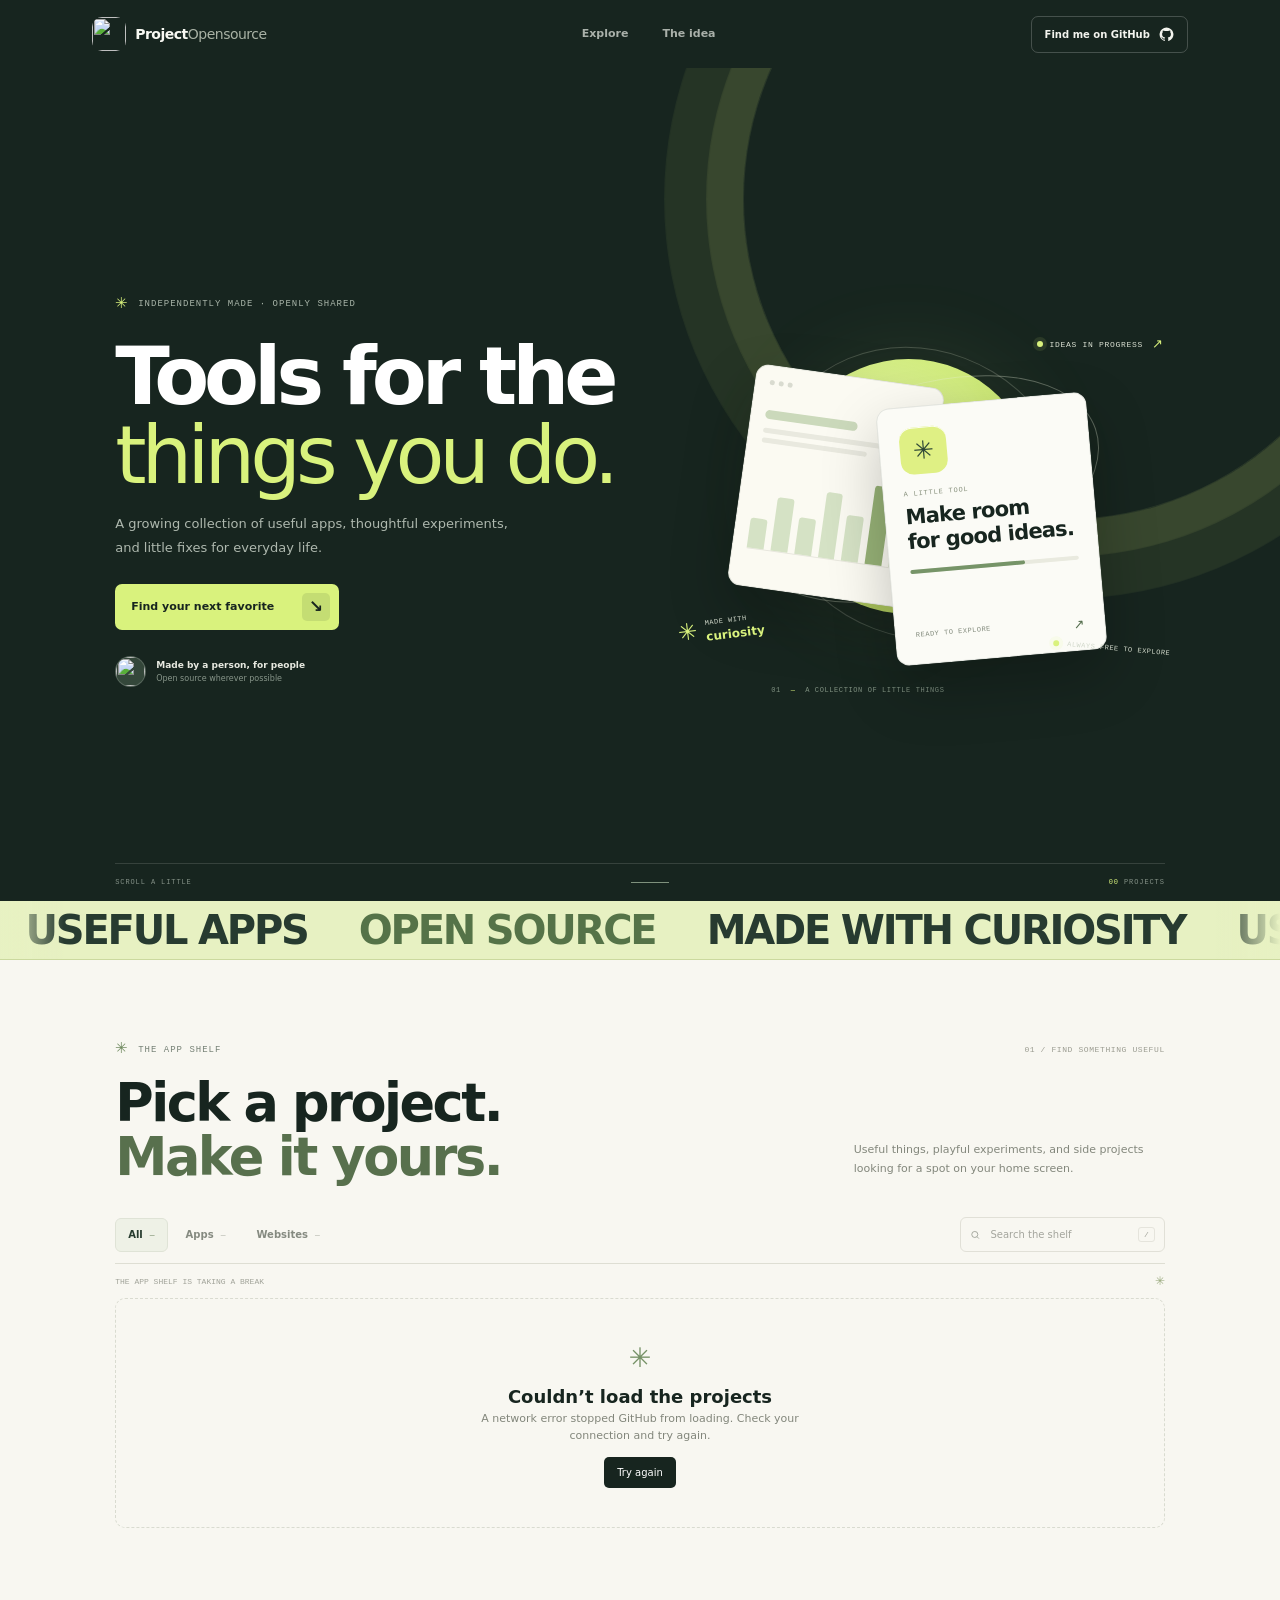
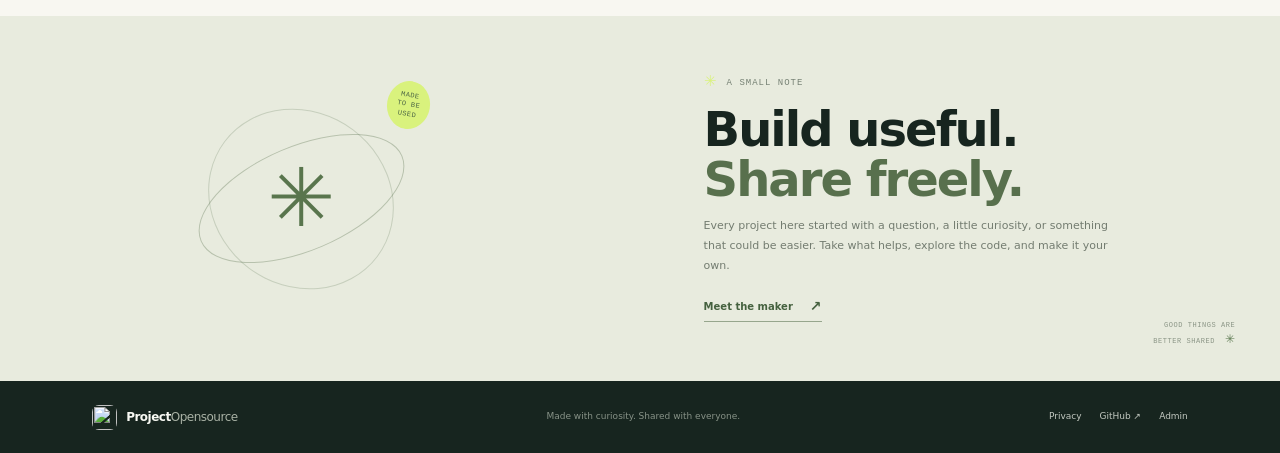
==== commit ca6e7bc9: "Show every language on project cards" ====
--- a/index.html
+++ b/index.html
@@ -9,7 +9,7 @@
     <title>Project Opensource — Apps for your everyday</title>
     <link rel="icon" type="image/svg+xml" href="icon.svg?v=2">
     <link rel="manifest" href="site.webmanifest?v=2">
-    <link rel="stylesheet" href="styles.css?v=15">
+    <link rel="stylesheet" href="styles.css?v=16">
   </head>
   <body>
     <a class="skip-link" href="#apps">Skip to apps</a>
@@ -61,8 +61,8 @@
         <div class="collection-tools">
           <div class="filter-tabs" role="group" aria-label="Filter projects by type">
             <button class="filter-tab selected" type="button" data-filter="all" aria-pressed="true">All <span class="tab-count" data-count="all">—</span></button>
-            <button class="filter-tab" type="button" data-filter="mobile" aria-pressed="false">Mobile <span class="tab-count" data-count="mobile">—</span></button>
-            <button class="filter-tab" type="button" data-filter="web" aria-pressed="false">Web <span class="tab-count" data-count="web">—</span></button>
+            <button class="filter-tab" type="button" data-filter="app" aria-pressed="false">Apps <span class="tab-count" data-count="app">—</span></button>
+            <button class="filter-tab" type="button" data-filter="web" aria-pressed="false">Websites <span class="tab-count" data-count="web">—</span></button>
           </div>
           <label class="search-box"><svg viewBox="0 0 24 24" aria-hidden="true"><circle cx="10.8" cy="10.8" r="6.8"></circle><path d="m16 16 4.1 4.1"></path></svg><input id="search-input" type="search" placeholder="Search the shelf" aria-label="Search projects"><kbd>/</kbd></label>
         </div>
@@ -82,6 +82,6 @@
     <footer class="site-footer"><a class="brand footer-brand" href="./"><img class="brand-symbol" src="icon.svg?v=2" alt="" aria-hidden="true"><span class="brand-name">Project<span>Opensource</span></span></a><span class="footer-note">Made with curiosity. Shared with everyone.</span><div class="footer-links"><a href="privacy.html">Privacy</a><a href="https://github.com/bestboyssd" id="footer-profile" target="_blank" rel="noreferrer">GitHub ↗</a><a href="https://project-opensource.pages.dev/admin-login.html">Admin</a></div></footer>
     <noscript><p class="noscript">This collection needs JavaScript to load projects from GitHub. Please enable it and refresh.</p></noscript>
     <script src="config.js?v=4"></script>
-    <script src="app.js?v=11"></script>
+    <script src="app.js?v=12"></script>
   </body>
 </html>
--- a/styles.css
+++ b/styles.css
@@ -113,7 +113,10 @@
 .project-body { padding: 20px 16px 0; display: flex; flex: 1; flex-direction: column; }
 .project-card h3 { overflow: hidden; margin: 0; color: #1f2e25; text-overflow: ellipsis; white-space: nowrap; text-transform: capitalize; font: 600 18px/1.25 var(--display); letter-spacing: -.45px; }
 .project-description { display: -webkit-box; min-height: 38px; overflow: hidden; margin: 7px 0 0; color: #81867c; font-size: 10px; line-height: 1.75; -webkit-line-clamp: 2; -webkit-box-orient: vertical; }
-.tag-list { min-height: 25px; display: flex; flex-wrap: wrap; gap: 5px; margin-top: 11px; }.project-tag { padding: 4px 7px; border: 1px solid #ecebe3; border-radius: 4px; color: #777d72; background: #f7f6f0; font: 7px var(--mono); }.project-tag.primary-tag { border-color: #e1e8d6; color: #58724c; background: #f0f3e9; }
+.made-with { display:flex; align-items:flex-start; gap:8px; min-width:0; margin-top:11px; }
+.made-with-label { flex:0 0 auto; padding-top:6px; color:#8a9185; font:6px var(--mono); letter-spacing:.65px; }
+.tag-list { min-width:0; display:flex; flex-wrap:wrap; gap:5px; }
+.project-tag { max-width:100%; padding:5px 7px; border:1px solid #e5e9dc; border-radius:5px; color:#53684d; background:#f1f4eb; font:7px/1.1 var(--mono); white-space:nowrap; }
 .card-footer { min-height: 53px; display: flex; align-items: center; justify-content: space-between; gap: 9px; margin-top: auto; border-top: 1px solid #eeede6; }
 .repo-action { width: 29px; height: 29px; display: grid; flex: 0 0 29px; place-items: center; border: 1px solid #e8e8df; border-radius: 5px; color: #677166; transition: .18s; }.repo-action:hover { color: var(--ink); background: #f1f1e9; }.repo-action svg { width: 14px; height: 14px; fill: currentColor; }
 .card-ctas { display: flex; align-items: center; gap: 6px; }.download-action,.website-action { min-height: 30px; display: inline-flex; align-items: center; justify-content: center; gap: 6px; padding: 0 10px; border-radius: 5px; color: #f7f8ef; background: var(--ink); font-size: 9px; font-weight: 700; transition: background .18s,transform .18s; }.download-action:hover,.website-action:hover { background: #385540; transform: translateY(-1px); }.download-action svg,.website-action svg { width: 12px; height: 12px; fill: none; stroke: currentColor; stroke-width: 1.7; stroke-linecap: round; stroke-linejoin: round; }.website-action { color: #3b5440; border: 1px solid #dfe5d8; background: #f0f3e9; }.website-action:hover { color: white; }.download-action.downloading { opacity: .7; pointer-events: none; }
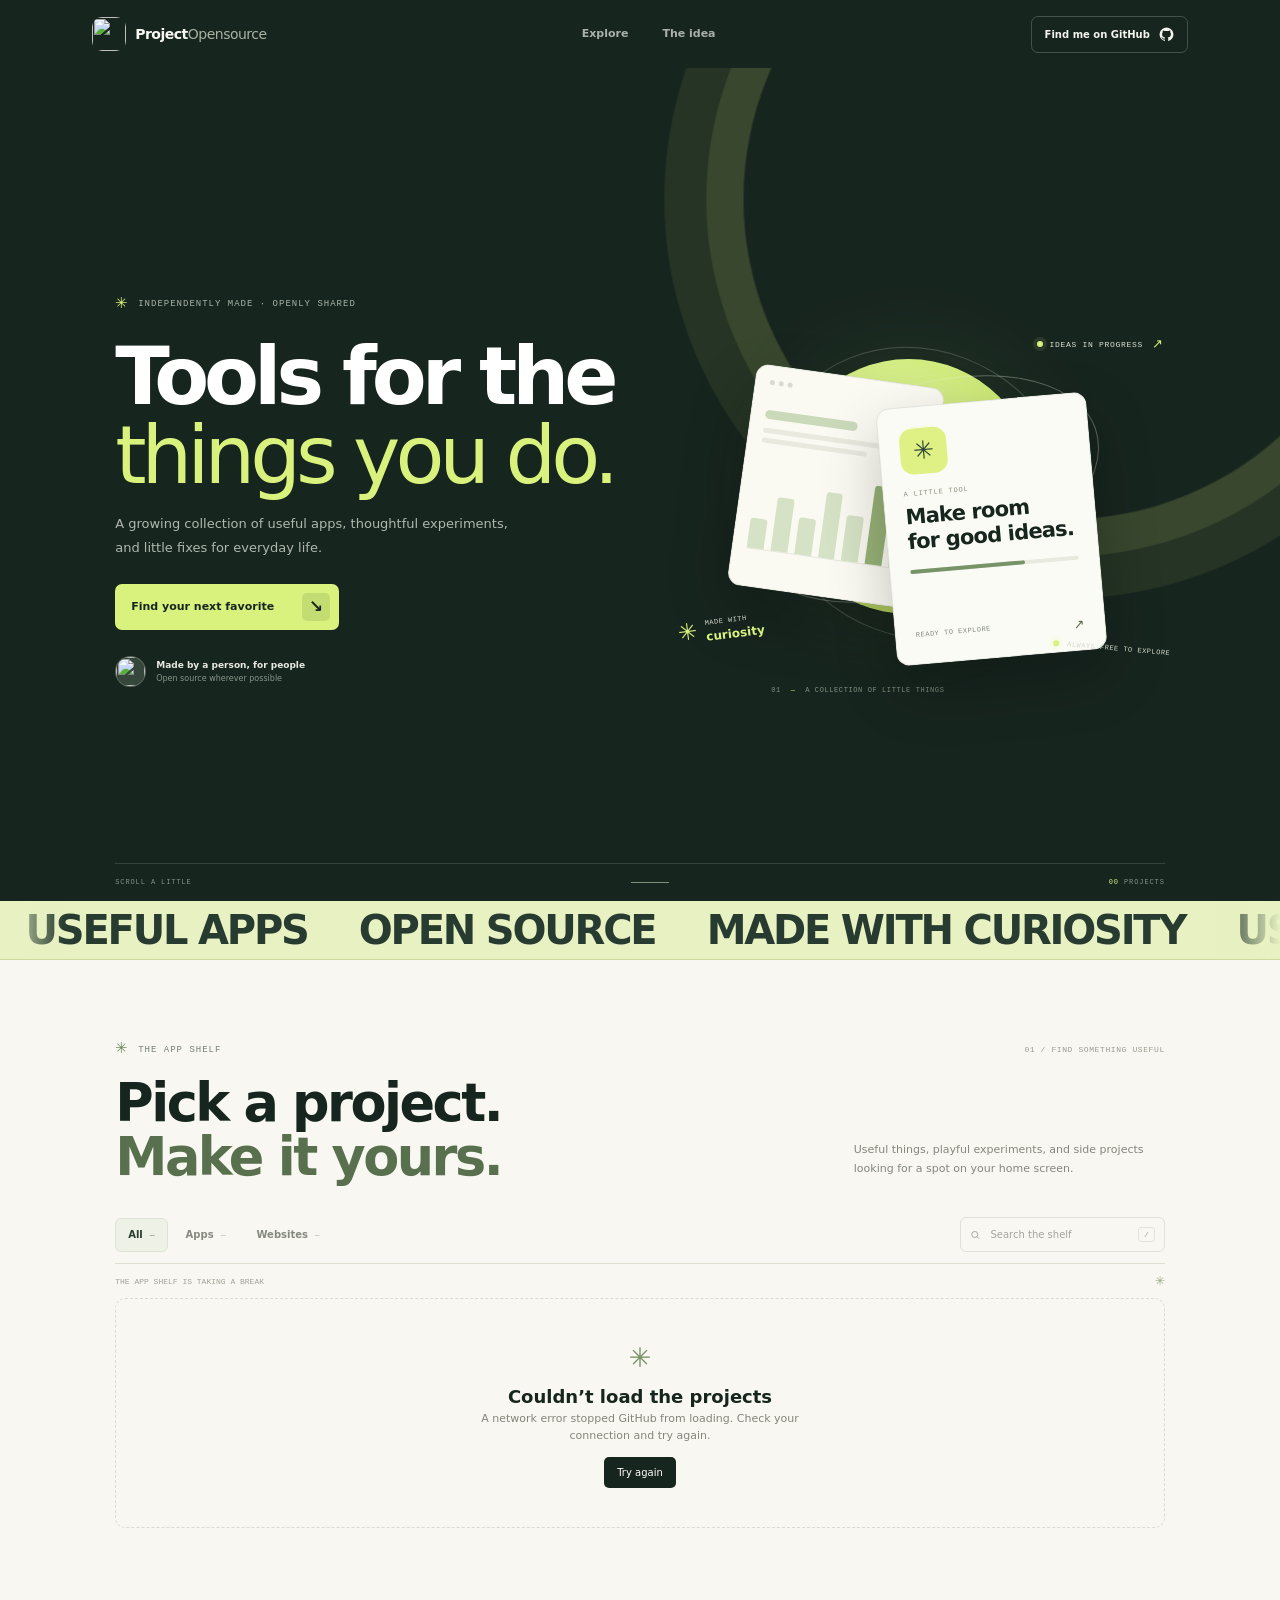
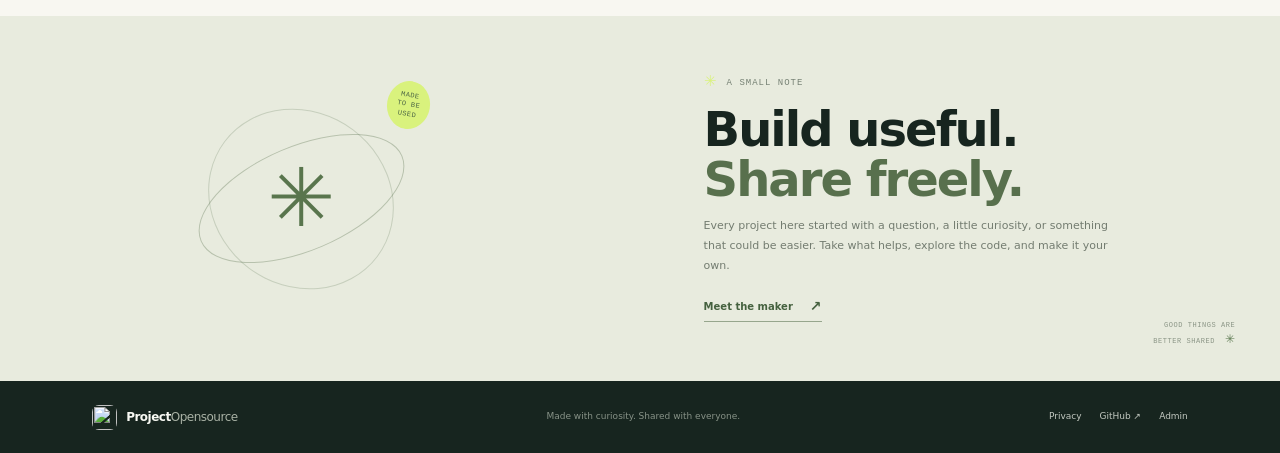
==== commit 6a429ecd: "Match marquee phrase colors" ====
--- a/index.html
+++ b/index.html
@@ -9,7 +9,7 @@
     <title>Project Opensource — Apps for your everyday</title>
     <link rel="icon" type="image/svg+xml" href="icon.svg?v=2">
     <link rel="manifest" href="site.webmanifest?v=2">
-    <link rel="stylesheet" href="styles.css?v=16">
+    <link rel="stylesheet" href="styles.css?v=17">
   </head>
   <body>
     <a class="skip-link" href="#apps">Skip to apps</a>
--- a/styles.css
+++ b/styles.css
@@ -173,7 +173,7 @@
 .ticker-track { display:flex; width:max-content; min-height:58px; gap:0; padding:0; animation:ticker-scroll 31s linear infinite; will-change:transform; }
 .ticker-group { --phrase-gap:clamp(22px,4vw,54px); display:flex; flex:0 0 auto; align-items:center; gap:var(--phrase-gap); padding:0 calc(var(--phrase-gap)/2); }
 .ticker-item { color:#273b30; font:900 clamp(24px,5.6vw,40px)/.95 var(--display); letter-spacing:-.055em; white-space:nowrap; }
-.ticker-highlight { color:#557348; }
+.ticker-highlight { color:inherit; }
 .ticker-window:hover .ticker-track { animation-play-state:paused; }
 @keyframes ticker-scroll { to { transform:translateX(-50%); } }
 @media (max-width:680px) {
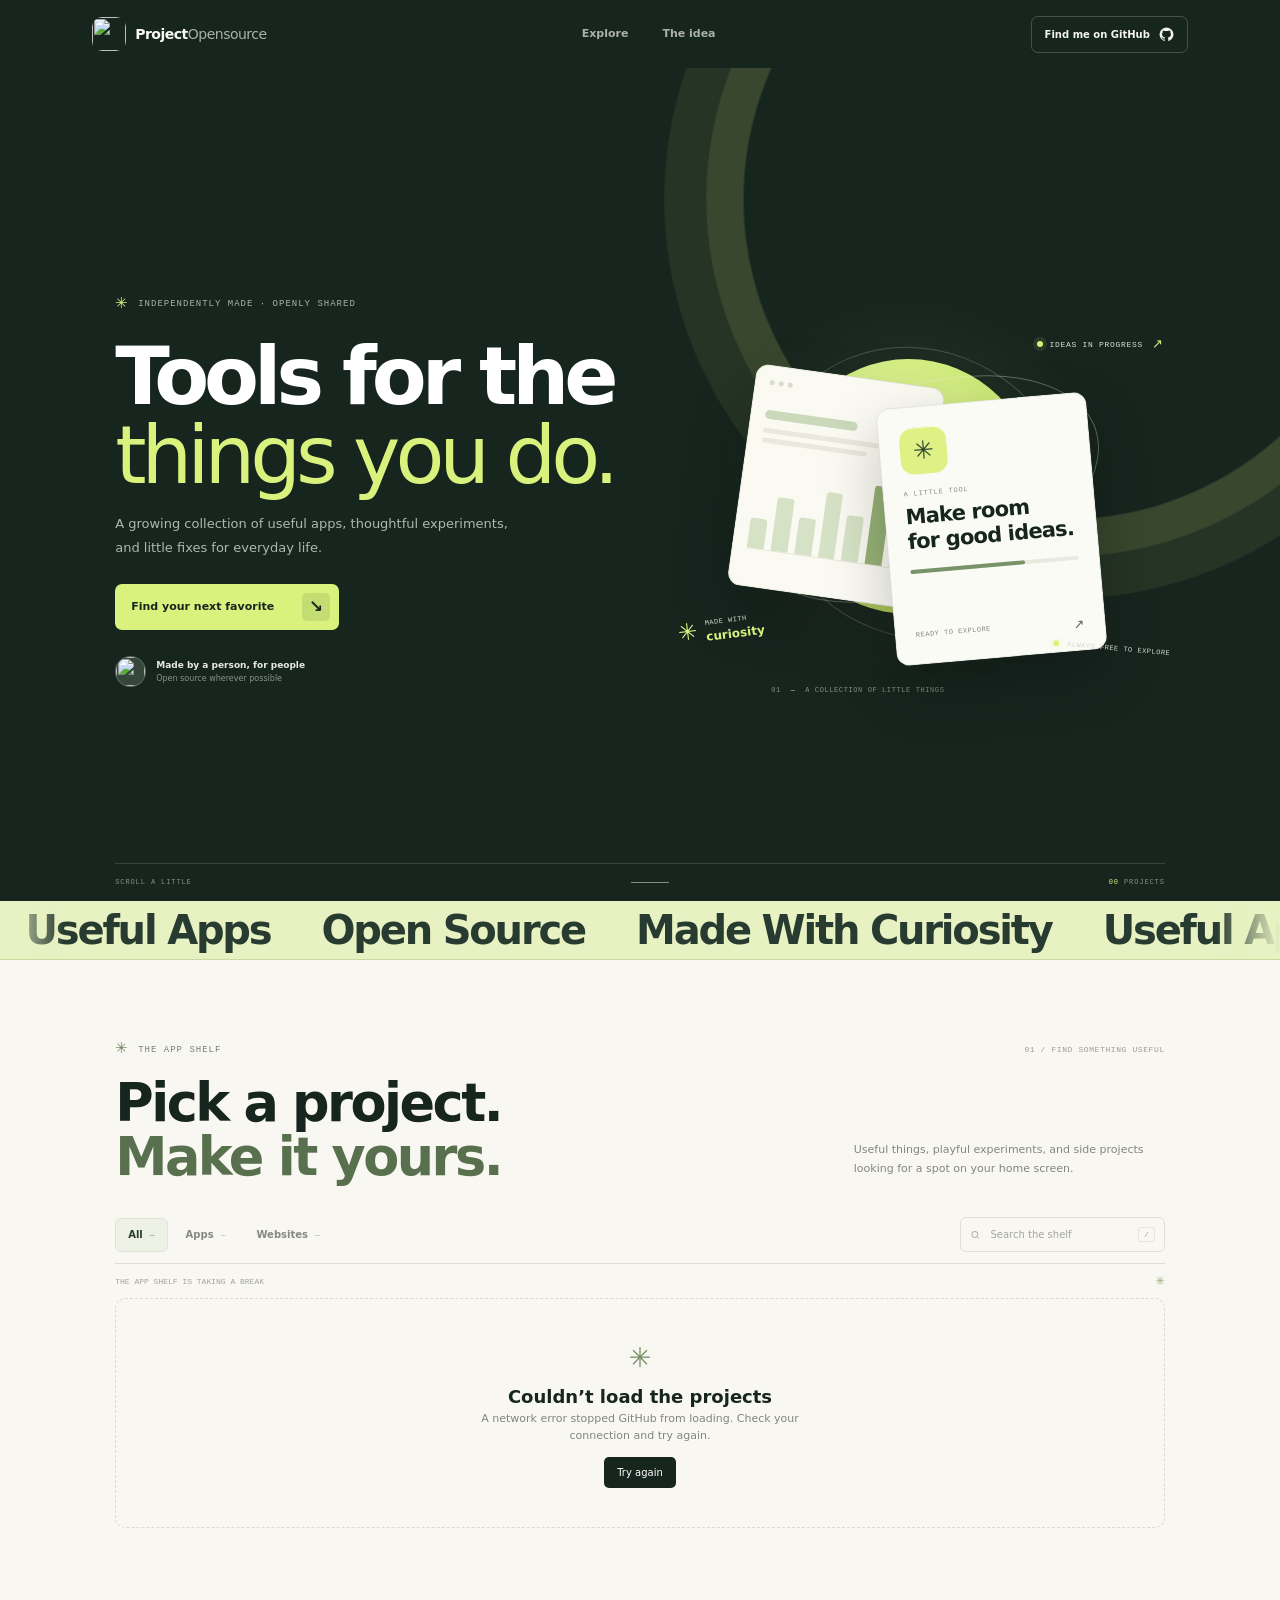
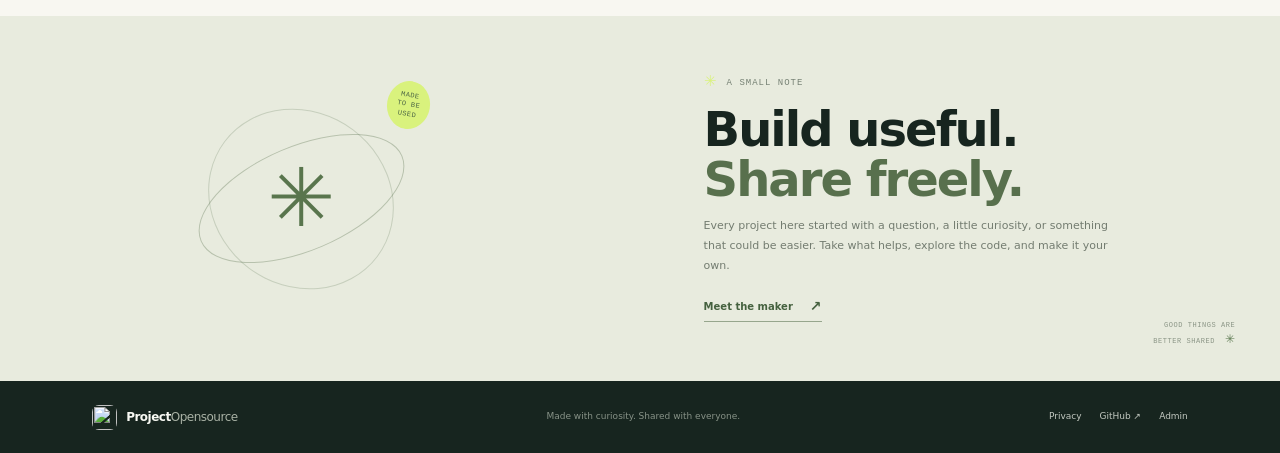
==== commit cca1861b: "Use title case in marquee" ====
--- a/index.html
+++ b/index.html
@@ -49,8 +49,8 @@
       <div class="ticker" role="group" aria-label="Useful apps, open source, made with curiosity">
         <div class="ticker-window">
           <div class="ticker-track" aria-hidden="true">
-            <div class="ticker-group"><span class="ticker-item">USEFUL APPS</span><span class="ticker-item ticker-highlight">OPEN SOURCE</span><span class="ticker-item">MADE WITH CURIOSITY</span></div>
-            <div class="ticker-group"><span class="ticker-item">USEFUL APPS</span><span class="ticker-item ticker-highlight">OPEN SOURCE</span><span class="ticker-item">MADE WITH CURIOSITY</span></div>
+            <div class="ticker-group"><span class="ticker-item">Useful Apps</span><span class="ticker-item ticker-highlight">Open Source</span><span class="ticker-item">Made With Curiosity</span></div>
+            <div class="ticker-group"><span class="ticker-item">Useful Apps</span><span class="ticker-item ticker-highlight">Open Source</span><span class="ticker-item">Made With Curiosity</span></div>
           </div>
         </div>
       </div>
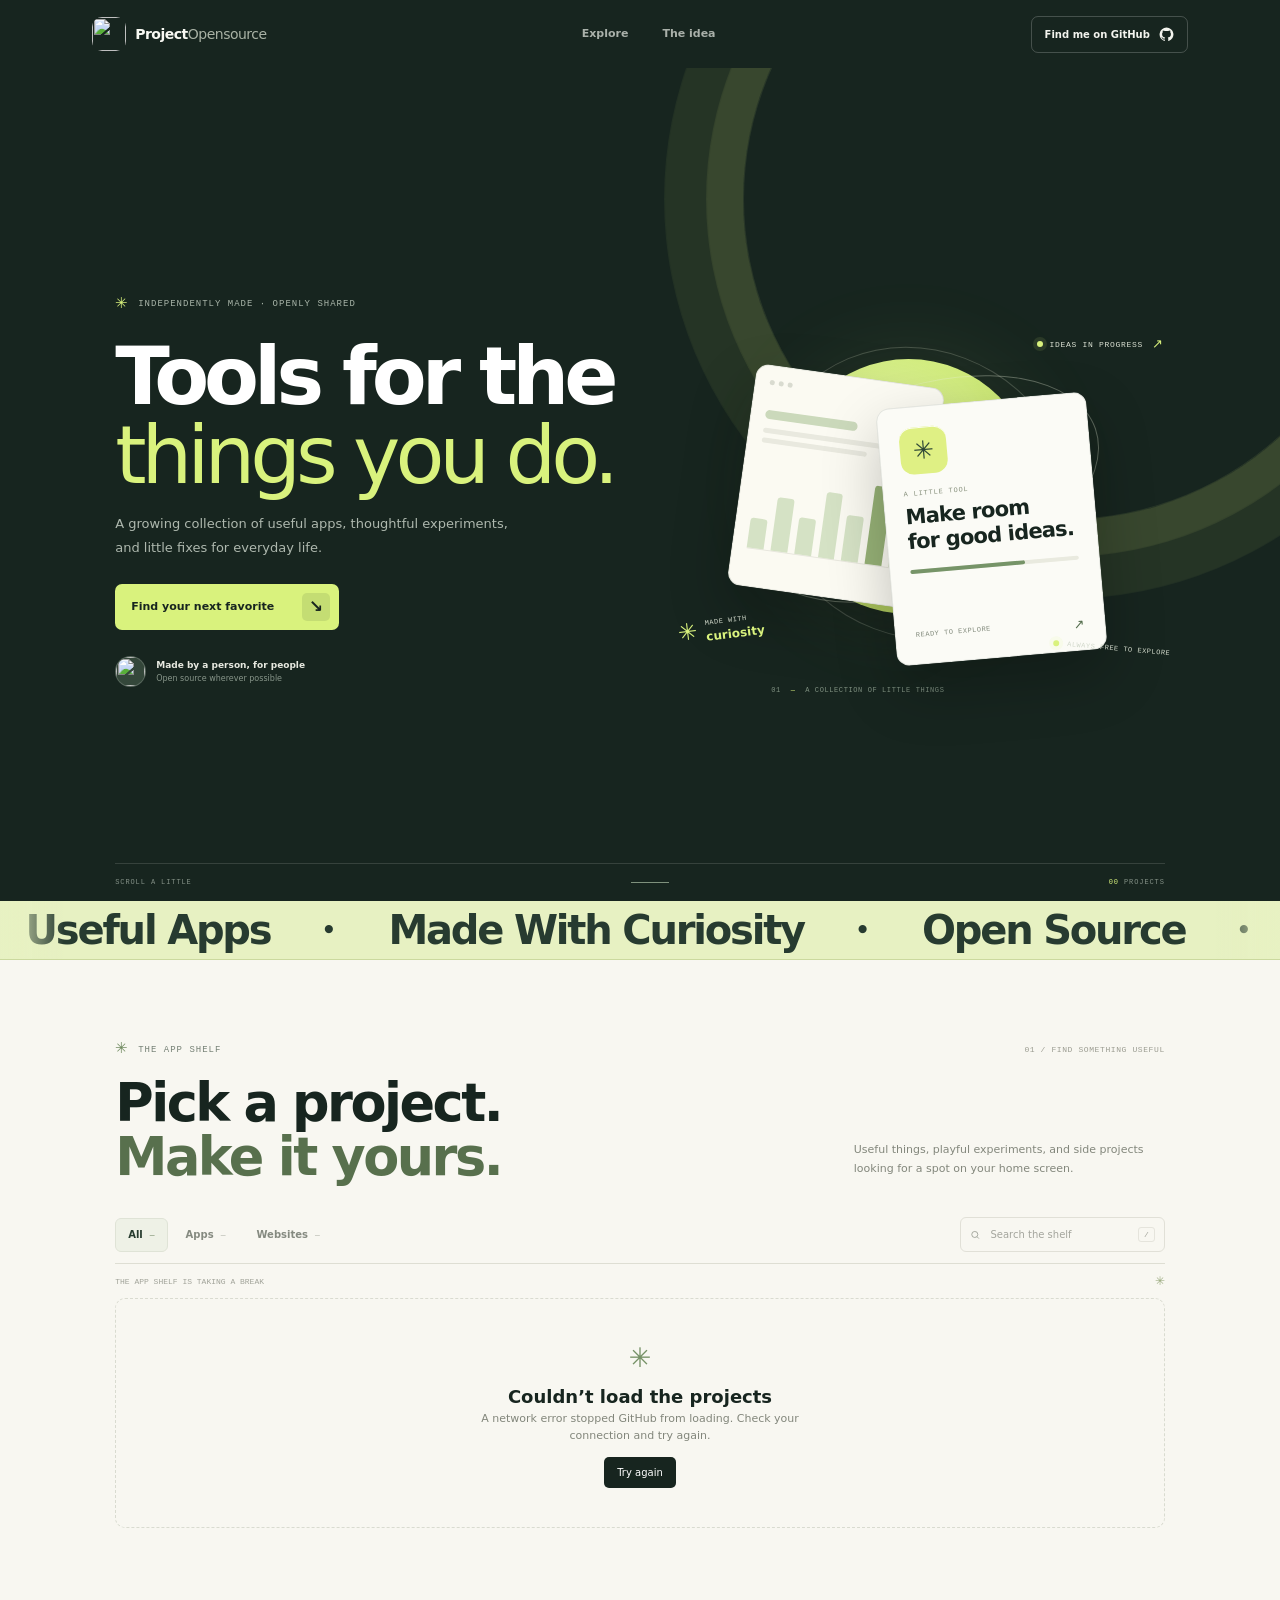
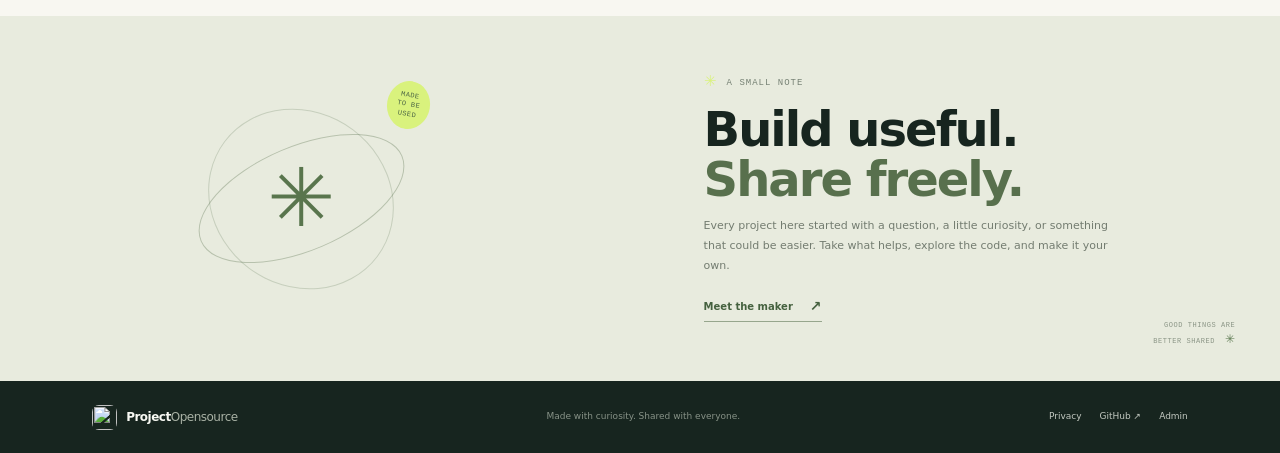
==== commit b91b59c1: "Align mobile language chips and marquee separators" ====
--- a/index.html
+++ b/index.html
@@ -9,7 +9,7 @@
     <title>Project Opensource — Apps for your everyday</title>
     <link rel="icon" type="image/svg+xml" href="icon.svg?v=2">
     <link rel="manifest" href="site.webmanifest?v=2">
-    <link rel="stylesheet" href="styles.css?v=17">
+    <link rel="stylesheet" href="styles.css?v=18">
   </head>
   <body>
     <a class="skip-link" href="#apps">Skip to apps</a>
@@ -46,11 +46,11 @@
         <div class="hero-edge"><span>SCROLL A LITTLE</span><span class="edge-rule"></span><span><b class="hero-total">00</b> PROJECTS</span></div>
       </section>
 
-      <div class="ticker" role="group" aria-label="Useful apps, open source, made with curiosity">
+      <div class="ticker" role="group" aria-label="Useful apps, made with curiosity, open source">
         <div class="ticker-window">
           <div class="ticker-track" aria-hidden="true">
-            <div class="ticker-group"><span class="ticker-item">Useful Apps</span><span class="ticker-item ticker-highlight">Open Source</span><span class="ticker-item">Made With Curiosity</span></div>
-            <div class="ticker-group"><span class="ticker-item">Useful Apps</span><span class="ticker-item ticker-highlight">Open Source</span><span class="ticker-item">Made With Curiosity</span></div>
+            <div class="ticker-group"><span class="ticker-item">Useful Apps</span><span class="ticker-separator">•</span><span class="ticker-item">Made With Curiosity</span><span class="ticker-separator">•</span><span class="ticker-item ticker-highlight">Open Source</span><span class="ticker-separator">•</span></div>
+            <div class="ticker-group"><span class="ticker-item">Useful Apps</span><span class="ticker-separator">•</span><span class="ticker-item">Made With Curiosity</span><span class="ticker-separator">•</span><span class="ticker-item ticker-highlight">Open Source</span><span class="ticker-separator">•</span></div>
           </div>
         </div>
       </div>
--- a/styles.css
+++ b/styles.css
@@ -174,13 +174,15 @@
 .ticker-group { --phrase-gap:clamp(22px,4vw,54px); display:flex; flex:0 0 auto; align-items:center; gap:var(--phrase-gap); padding:0 calc(var(--phrase-gap)/2); }
 .ticker-item { color:#273b30; font:900 clamp(24px,5.6vw,40px)/.95 var(--display); letter-spacing:-.055em; white-space:nowrap; }
 .ticker-highlight { color:inherit; }
+.ticker-separator { flex:0 0 auto; color:#273b30; font:700 clamp(15px,3.2vw,23px)/1 var(--display); }
 .ticker-window:hover .ticker-track { animation-play-state:paused; }
 @keyframes ticker-scroll { to { transform:translateX(-50%); } }
 @media (max-width:680px) {
   .ticker { min-height:52px; }
   .ticker-track { min-height:52px; animation-duration:24s; }
-  .ticker-group { --phrase-gap:clamp(20px,6vw,32px); gap:var(--phrase-gap); padding:0 calc(var(--phrase-gap)/2); }
+  .ticker-group { --phrase-gap:clamp(10px,3.5vw,19px); gap:var(--phrase-gap); padding:0 calc(var(--phrase-gap)/2); }
   .ticker-item { font-size:clamp(23px,7vw,32px); letter-spacing:-.055em; }
+  .ticker-separator { font-size:17px; }
 }
 @media (prefers-reduced-motion:reduce) {
   .ticker-track { width:100%; min-height:inherit; justify-content:center; animation:none; transform:none; }
@@ -201,3 +203,9 @@
     .hero { min-height:calc(100svh - 61px); }
   }
 }
+
+@media (max-width:680px) {
+  .made-with { align-items:center; }
+  .made-with-label { padding-top:0; }
+  .tag-list { margin-top:0; }
+}
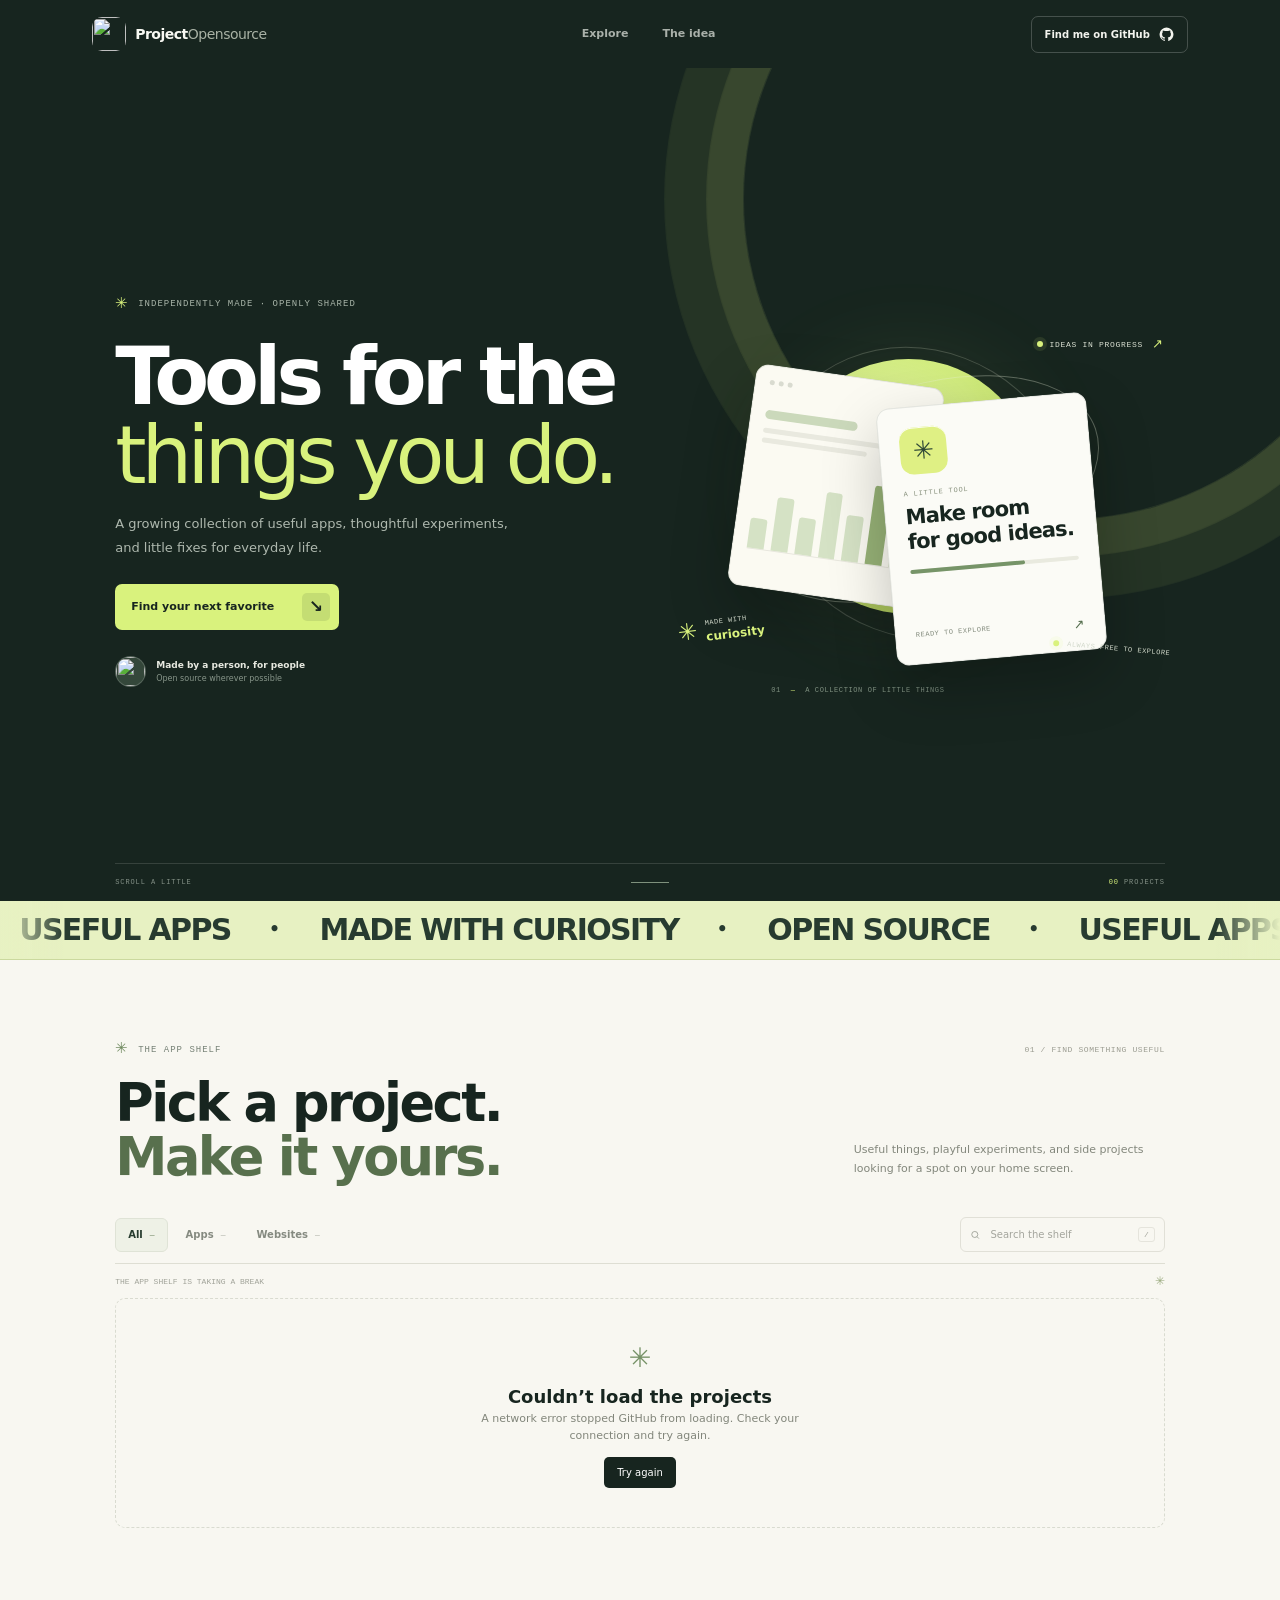
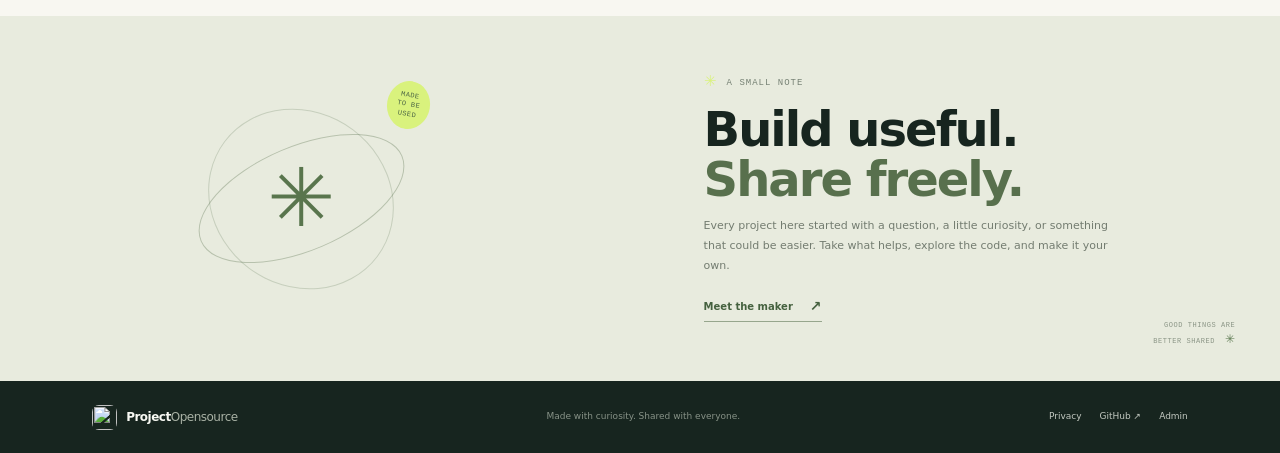
==== commit d5f79148: "Scale desktop layout and fix marquee loop" ====
--- a/index.html
+++ b/index.html
@@ -46,9 +46,13 @@
         <div class="hero-edge"><span>SCROLL A LITTLE</span><span class="edge-rule"></span><span><b class="hero-total">00</b> PROJECTS</span></div>
       </section>
 
-      <div class="ticker" role="group" aria-label="Useful apps, made with curiosity, open source">
+      <div class="ticker" role="group" aria-label="USEFUL APPS, MADE WITH CURIOSITY, OPEN SOURCE">
         <div class="ticker-window">
           <div class="ticker-track" aria-hidden="true">
+            <div class="ticker-group"><span class="ticker-item">Useful Apps</span><span class="ticker-separator">•</span><span class="ticker-item">Made With Curiosity</span><span class="ticker-separator">•</span><span class="ticker-item ticker-highlight">Open Source</span><span class="ticker-separator">•</span></div>
+            <div class="ticker-group"><span class="ticker-item">Useful Apps</span><span class="ticker-separator">•</span><span class="ticker-item">Made With Curiosity</span><span class="ticker-separator">•</span><span class="ticker-item ticker-highlight">Open Source</span><span class="ticker-separator">•</span></div>
+            <div class="ticker-group"><span class="ticker-item">Useful Apps</span><span class="ticker-separator">•</span><span class="ticker-item">Made With Curiosity</span><span class="ticker-separator">•</span><span class="ticker-item ticker-highlight">Open Source</span><span class="ticker-separator">•</span></div>
+            <div class="ticker-group"><span class="ticker-item">Useful Apps</span><span class="ticker-separator">•</span><span class="ticker-item">Made With Curiosity</span><span class="ticker-separator">•</span><span class="ticker-item ticker-highlight">Open Source</span><span class="ticker-separator">•</span></div>
             <div class="ticker-group"><span class="ticker-item">Useful Apps</span><span class="ticker-separator">•</span><span class="ticker-item">Made With Curiosity</span><span class="ticker-separator">•</span><span class="ticker-item ticker-highlight">Open Source</span><span class="ticker-separator">•</span></div>
             <div class="ticker-group"><span class="ticker-item">Useful Apps</span><span class="ticker-separator">•</span><span class="ticker-item">Made With Curiosity</span><span class="ticker-separator">•</span><span class="ticker-item ticker-highlight">Open Source</span><span class="ticker-separator">•</span></div>
           </div>
--- a/styles.css
+++ b/styles.css
@@ -171,18 +171,18 @@
 .ticker-window::before { left:0; background:linear-gradient(90deg,#e7f1c2,transparent); }
 .ticker-window::after { right:0; background:linear-gradient(270deg,#e7f1c2,transparent); }
 .ticker-track { display:flex; width:max-content; min-height:58px; gap:0; padding:0; animation:ticker-scroll 31s linear infinite; will-change:transform; }
-.ticker-group { --phrase-gap:clamp(22px,4vw,54px); display:flex; flex:0 0 auto; align-items:center; gap:var(--phrase-gap); padding:0 calc(var(--phrase-gap)/2); }
-.ticker-item { color:#273b30; font:900 clamp(24px,5.6vw,40px)/.95 var(--display); letter-spacing:-.055em; white-space:nowrap; }
+.ticker-group { --phrase-gap:clamp(16.5px,3vw,40.5px); display:flex; flex:0 0 auto; align-items:center; gap:var(--phrase-gap); padding:0 calc(var(--phrase-gap)/2); }
+.ticker-item { color:#273b30; font:900 clamp(18px,4.2vw,30px)/.95 var(--display); letter-spacing:-.055em; text-transform:uppercase; white-space:nowrap; }
 .ticker-highlight { color:inherit; }
-.ticker-separator { flex:0 0 auto; color:#273b30; font:700 clamp(15px,3.2vw,23px)/1 var(--display); }
+.ticker-separator { flex:0 0 auto; color:#273b30; font:700 clamp(11.25px,2.4vw,17.25px)/1 var(--display); }
 .ticker-window:hover .ticker-track { animation-play-state:paused; }
-@keyframes ticker-scroll { to { transform:translateX(-50%); } }
+@keyframes ticker-scroll { to { transform:translateX(-16.666667%); } }
 @media (max-width:680px) {
   .ticker { min-height:52px; }
   .ticker-track { min-height:52px; animation-duration:24s; }
-  .ticker-group { --phrase-gap:clamp(10px,3.5vw,19px); gap:var(--phrase-gap); padding:0 calc(var(--phrase-gap)/2); }
-  .ticker-item { font-size:clamp(23px,7vw,32px); letter-spacing:-.055em; }
-  .ticker-separator { font-size:17px; }
+  .ticker-group { --phrase-gap:clamp(7.5px,2.625vw,14.25px); gap:var(--phrase-gap); padding:0 calc(var(--phrase-gap)/2); }
+  .ticker-item { font-size:clamp(17.25px,5.25vw,24px); letter-spacing:-.055em; }
+  .ticker-separator { font-size:12.75px; }
 }
 @media (prefers-reduced-motion:reduce) {
   .ticker-track { width:100%; min-height:inherit; justify-content:center; animation:none; transform:none; }
@@ -209,3 +209,52 @@
   .made-with-label { padding-top:0; }
   .tag-list { margin-top:0; }
 }
+
+/* Give wide desktop displays a roomier layout and larger type. */
+@media (min-width:1600px) {
+  .site-header { height:clamp(68px,3.75vw,82px); }
+  .header-inner { max-width:min(92vw,1900px); padding-inline:clamp(64px,6vw,120px); }
+  .brand-name { font-size:16px; }
+  .main-nav { gap:42px; }
+  .main-nav a { font-size:13px; }
+  .header-profile { padding:12px 16px; font-size:12px; }
+  .hero { max-width:min(96vw,2000px); grid-template-columns:minmax(0,1.15fr) minmax(0,.85fr); padding-inline:clamp(96px,7vw,136px); }
+  .hero h1 { max-width:760px; font-size:clamp(83px,4.9vw,100px); letter-spacing:-.055em; }
+  .hero-description { max-width:520px; font-size:15px; }
+  .hero-cta { min-height:52px; padding-inline:19px 10px; font-size:12px; }
+  .hero-proof strong { font-size:11px; }
+  .hero-proof div:last-child span { font-size:10px; }
+  .hero-art { width:100%; max-width:clamp(520px,30vw,640px); height:clamp(410px,24vw,480px); transform:scale(1.05); }
+  .apps-section { max-width:min(92vw,2000px); padding:clamp(90px,6vw,116px) clamp(90px,7vw,160px) clamp(96px,7vw,130px); }
+  .section-heading h2 { font-size:clamp(53px,3.5vw,68px); letter-spacing:-.045em; }
+  .section-heading p { max-width:380px; font-size:13px; }
+  .collection-tools { gap:24px; margin-top:40px; }
+  .filter-tab { min-height:40px; padding-inline:15px; font-size:12px; }
+  .search-box { width:250px; height:40px; }
+  .search-box input { font-size:12px; }
+  .project-grid { gap:20px; }
+  .project-card { min-height:390px; }
+  .project-cover { height:148px; }
+  .cover-type { font-size:9px; }
+  .cover-icon { width:82px; height:82px; font-size:32px; }
+  .project-body { padding:24px 20px 0; }
+  .project-card h3 { font-size:21px; }
+  .project-description { min-height:42px; font-size:12px; }
+  .made-with { gap:10px; margin-top:14px; }
+  .made-with-label { font-size:8px; }
+  .project-tag { padding:6px 9px; font-size:9px; }
+  .card-footer { min-height:61px; }
+  .repo-action { width:34px; height:34px; flex-basis:34px; }
+  .download-action,.website-action { min-height:36px; padding-inline:13px; font-size:11px; }
+  .updated-date { font-size:8px; }
+  .about-section { max-width:min(96vw,2000px); min-height:420px; margin-inline:auto; padding:70px clamp(90px,7vw,160px); }
+  .about-graphic { transform:scale(1.1); }
+  .about-copy { max-width:600px; }
+  .about-copy h2 { font-size:clamp(50px,3.3vw,66px); letter-spacing:-.045em; }
+  .about-copy p { max-width:500px; font-size:13px; }
+  .about-link { font-size:13px; }
+  .site-footer { padding-inline:clamp(76px,7.2vw,140px); }
+  .footer-brand .brand-name { font-size:14px; }
+  .footer-note,.footer-links { font-size:11px; }
+  .footer-links { gap:22px; }
+}
